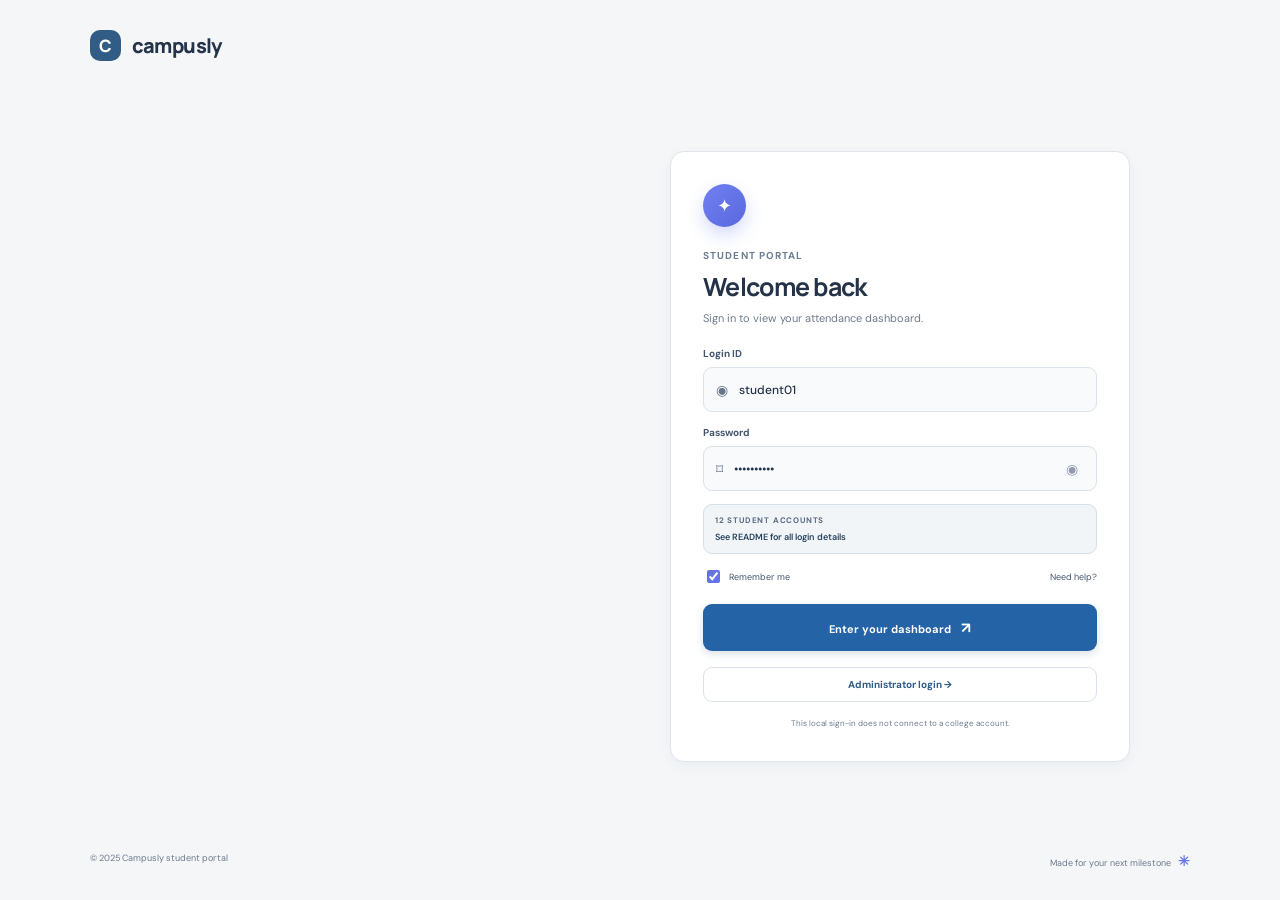
==== index.html @ 2aba9e91 "Initial Campusly attendance portal" ====
<!doctype html>
<html lang="en">
<head>
  <meta charset="utf-8">
  <meta name="viewport" content="width=device-width, initial-scale=1">
  <meta name="theme-color" content="#f5f7fb">
  <title>My Attendance | Campusly</title>
  <link rel="preconnect" href="https://fonts.googleapis.com">
  <link rel="preconnect" href="https://fonts.gstatic.com" crossorigin>
  <link href="https://fonts.googleapis.com/css2?family=DM+Sans:wght@400;500;600;700&family=Manrope:wght@500;600;700;800&display=swap" rel="stylesheet">
  <link rel="stylesheet" href="css/style.css">
  <link rel="stylesheet" href="css/theme.css">
  <script src="js/script.js" defer></script>
</head>
<body>
  <!-- Login screen shown until the student enters both required fields. -->
  <section class="login-screen" id="loginScreen" aria-label="Student login">
    <div class="login-brand"><span class="brand-mark">C</span> campusly</div>
    <div class="login-layout login-layout--form-only"><form class="login-card" id="loginForm"><div class="login-card-icon">✦</div><div class="eyebrow">STUDENT PORTAL</div><h2>Welcome back</h2><p class="login-subtitle">Sign in to view your attendance dashboard.</p><label for="loginRoll">Login ID</label><div class="input-wrap"><span>◉</span><input id="loginRoll" name="roll" value="student01" autocomplete="username" required></div><label for="loginPassword">Password</label><div class="input-wrap"><span>⌑</span><input id="loginPassword" name="password" type="password" value="Campus@101" autocomplete="current-password" required><button type="button" id="togglePassword" aria-label="Show password">◉</button></div><div class="credential-hint"><span>12 STUDENT ACCOUNTS</span><strong>See README for all login details</strong></div><div class="login-options"><label class="remember"><input type="checkbox" checked> Remember me</label><a href="mailto:registrar@example.edu">Need help?</a></div><button class="login-submit" id="loginSubmit" type="submit">Enter your dashboard <span>↗</span></button><div class="login-error" id="loginError" role="alert" hidden>Check your Login ID and password, then try again.</div><div class="login-error" id="dataLoadNotice" role="alert" hidden></div><a class="admin-entry" href="admin.html">Administrator login <span>→</span></a><small class="login-disclaimer">This local sign-in does not connect to a college account.</small></form>
    </div>
    <div class="login-bottom"><span>© 2025 Campusly student portal</span><span>Made for your next milestone <b>✳</b></span></div>
  </section>
  <div class="app-shell">
    <main class="main-content" id="overview">
      <!-- Main header and section navigation. -->
      <header class="topbar">
        <a class="brand" href="#overview" aria-label="Campusly home"><span class="brand-mark">C</span><span>campusly</span></a>
        <nav class="home-nav" aria-label="Home navigation"><a class="home-link active" href="#overview">Home</a><a class="home-link" href="subjects.html">Subjects</a><a class="home-link" href="history.html">History</a><a class="home-link" href="planner.html">Planner</a></nav>
        <div class="topbar-right"><span class="term-pill"><span class="live-dot"></span> Current semester</span><a class="avatar profile-link" href="profile.html" id="topAvatar" aria-label="Open student details" title="Student details">—</a><button class="logout-button" id="logoutButton">Log out</button></div>
      </header>

      <div class="page-wrap">
        <!-- Welcome message and export action. -->
        <section class="welcome-row">
          <div><div class="eyebrow" id="todayDate"></div><h1>Welcome, <span id="welcomeName">there</span> <span class="wave">✦</span></h1><p>Here’s how you’re showing up this semester.</p></div>
          <button class="button button-light" id="downloadButton"><span>↓</span> Download report</button>
        </section>

        <!-- Student identity and academic details. -->
        <section class="student-strip" aria-label="Student details">
          <div class="student-avatar" id="studentAvatar">—</div><div class="student-main"><strong id="studentFullName">Student name unavailable</strong><span id="studentCourse">Course details unavailable</span></div>
          <div class="student-detail"><span>ROLL NUMBER</span><strong id="rollNumber">Not available</strong></div><div class="student-detail"><span>YEAR & SEMESTER</span><strong id="yearSemester">Not available</strong></div><div class="student-detail"><span>DIVISION</span><strong id="division">—</strong></div>
          <span class="sample-badge">DEMO DATA</span>
        </section>

        <!-- Overall attendance percentage and class totals. -->
        <section class="section-heading"><div><div class="eyebrow">YOUR ATTENDANCE</div><h2>Semester at a glance</h2></div><span class="updated-label"><span class="live-dot"></span> Updated just now</span></section>
        <section class="overview-grid" aria-label="Attendance overview">
          <article class="attendance-card"><div class="card-topline"><span>Overall attendance</span><span class="circle-icon blue-icon">◉</span></div><div class="overall-number"><strong id="overallPercent">—</strong><span class="target-chip">Target 75%</span></div><div class="progress-track overall-track"><div class="progress-fill" id="overallProgress"></div><span class="target-marker" aria-hidden="true"></span></div><div class="progress-caption"><span id="overallStatus">Calculating…</span><span id="overallTargetText">75% target</span></div><div class="overall-foot"><span class="foot-icon">↗</span><span id="overallMessage">Your semester summary is ready.</span></div></article>
          <article class="metric-card"><div class="metric-icon mint-icon">▣</div><span class="metric-label">Classes conducted</span><strong class="metric-number" id="totalClasses">0</strong><span class="metric-sub">Across all subjects</span><div class="metric-decoration mint-decoration"></div></article>
          <article class="metric-card"><div class="metric-icon lavender-icon">✓</div><span class="metric-label">Classes attended</span><strong class="metric-number" id="attendedClasses">0</strong><span class="metric-sub">You showed up — nice work</span><div class="metric-decoration lavender-decoration"></div></article>
          <article class="metric-card"><div class="metric-icon peach-icon">↘</div><span class="metric-label">Classes missed</span><strong class="metric-number" id="missedClasses">0</strong><span class="metric-sub">Room to make it up</span><div class="metric-decoration peach-decoration"></div></article>
        </section>

        <!-- Subject cards are generated from the subject data in script.js. -->
        <section class="section-heading subjects-heading" id="subjects"><div><div class="eyebrow">SUBJECT BREAKDOWN</div><h2>Your subjects <span class="count-badge" id="subjectCount">0</span></h2></div><a class="text-link" href="#history">View attendance history <span>→</span></a></section>
        <section class="subject-grid" id="subjectGrid" aria-live="polite"></section>

        <!-- Filterable history and the attendance recovery calculator. -->
        <section class="lower-grid">
          <article class="panel history-panel" id="history">
            <div class="panel-heading"><div><div class="eyebrow">RECENT ACTIVITY</div><h2>Attendance history</h2></div><a class="text-link" href="#history" id="clearFilters">Reset <span>↻</span></a></div>
            <div class="filter-row"><label class="select-wrap"><span class="sr-only">Filter by subject</span><select id="subjectFilter"><option value="all">All subjects</option></select><span>⌄</span></label><label class="select-wrap"><span class="sr-only">Filter by attendance status</span><select id="statusFilter"><option value="all">All statuses</option><option value="present">Present</option><option value="absent">Absent</option></select><span>⌄</span></label><span class="record-count" id="recordCount"></span></div>
            <div class="history-table-wrap"><table class="history-table"><thead><tr><th>DATE</th><th>SUBJECT</th><th>STATUS</th></tr></thead><tbody id="historyBody"></tbody></table><div class="empty-state" id="emptyHistory" hidden>No attendance records match these filters.</div></div>
            <div class="table-footer"><span id="historySummary"></span><button class="button button-quiet" id="showMoreButton">Show more <span>⌄</span></button></div>
          </article>

          <article class="panel planner-panel" id="calculator">
            <div class="planner-title"><span class="planner-icon">✳</span><div><div class="eyebrow">PLAN YOUR COMEBACK</div><h2>Attendance planner</h2></div></div>
            <p class="planner-description">See how many classes you need to attend in a row to reach your target.</p>
            <label class="field-label" for="calculatorSubject">Choose a subject</label><div class="select-wrap planner-select"><select id="calculatorSubject"><option value="overall">Overall attendance</option></select><span>⌄</span></div>
            <div class="planner-result" id="plannerResult" aria-live="polite"><div class="result-number" id="requiredClasses">—</div><div><strong id="resultTitle">Choose a subject</strong><p id="resultDescription">Your plan will appear here.</p></div></div>
            <div class="target-note"><span>◎</span><span>Minimum attendance target: <strong>75%</strong></span></div>
            <div class="planner-footnote">Assumes every upcoming class is attended. Check your college policy for subject-specific rules.</div>
          </article>
        </section>
        <footer class="page-footer"><span>Campusly student portal</span><span>Need to correct a record? <a href="mailto:attendance@example.edu">Contact your department</a></span></footer>
      </div>
    </main>
  </div>
</body>
</html>
---- css/style.css ----
/* Campusly attendance dashboard — responsive, framework-free styles. */
:root {
  --ink:#20283a;
  --muted:#858da0;
  --line:#edf0f5;
  --canvas:#f7f8fc;
  --white:#fff;
  --blue:#5568e9;
  --green:#239a74;
  --orange:#d68a2c;
  --red:#d85c61;
  --shadow:0 7px 24px rgba(38,51,87,.045)
}
* {
  box-sizing:border-box
}
html {
  scroll-behavior:smooth;
  scroll-padding-top:88px
}
body {
  margin:0;
  background:var(--canvas);
  color:var(--ink);
  font-family:'DM Sans',sans-serif;
  font-size:14px;
  -webkit-font-smoothing:antialiased
}
button,a,select {
  font:inherit
}
a {
  color:inherit;
  text-decoration:none
}
.app-shell {
  min-height:100vh
}
.sidebar {
  width:245px;
  background:#fff;
  border-right:1px solid var(--line);
  position:fixed;
  inset:0 auto 0 0;
  display:flex;
  flex-direction:column;
  padding:27px 17px 17px;
  z-index:20
}
.brand {
  display:flex;
  align-items:center;
  gap:10px;
  padding:0 12px;
  color:#253148;
  font:800 20px Manrope,sans-serif;
  letter-spacing:-.7px
}
.brand-mark {
  height:31px;
  width:31px;
  border-radius:10px;
  background:#596bed;
  color:#fff;
  display:grid;
  place-items:center;
  font:800 17px Manrope,sans-serif;
  box-shadow:0 5px 12px #596bed40
}
.sidebar-label,.eyebrow {
  font-size:10px;
  font-weight:700;
  letter-spacing:1.1px;
  color:#a0a7b7
}
.sidebar-label {
  margin:47px 12px 14px
}
.side-nav {
  display:grid;
  gap:5px
}
.nav-link {
  height:43px;
  display:flex;
  align-items:center;
  gap:12px;
  padding:0 13px;
  color:#81899a;
  border-radius:9px;
  font-weight:500;
  transition:.18s
}
.nav-link:hover {
  background:#f7f8fc;
  color:#394561
}
.nav-link.active {
  color:#5063df;
  background:#eef0ff;
  font-weight:700
}
.nav-icon {
  font-size:19px;
  width:19px;
  text-align:center
}
.sidebar-bottom {
  margin-top:auto
}
.help-card {
  padding:16px 14px 15px;
  border-radius:12px;
  background:#f6f7ff;
  border:1px solid #edf0ff
}
.help-icon {
  height:25px;
  width:25px;
  background:#e8ebff;
  color:#6776e7;
  display:grid;
  place-items:center;
  border-radius:8px;
  margin-bottom:11px
}
.help-card strong {
  font-size:12px
}
.help-card p {
  font-size:11px;
  color:#8991a3;
  line-height:1.55;
  margin:6px 0 11px
}
.help-card a {
  font-size:11px;
  font-weight:700;
  color:#586ae0
}
.help-card a span {
  font-size:15px;
  margin-left:3px
}
.sample-note {
  display:flex;
  align-items:center;
  gap:7px;
  color:#9ba2b1;
  font-size:10px;
  margin:19px 4px
}
.sample-dot,.live-dot {
  display:inline-block;
  height:6px;
  width:6px;
  border-radius:50%;
  background:#49bc8c
}
.sidebar-profile {
  padding:13px 2px 0;
  border-top:1px solid var(--line);
  display:flex;
  align-items:center;
  gap:10px
}
.sidebar-profile strong {
  display:block;
  font-size:11px
}
.sidebar-profile span {
  display:block;
  color:#9da4b1;
  font-size:10px;
  margin-top:3px
}
.avatar {
  height:34px;
  width:34px;
  border-radius:50%;
  display:grid;
  place-items:center;
  background:#e8e9ff;
  color:#5a67ca;
  font-weight:700;
  font-size:11px
}
.small-avatar {
  height:29px;
  width:29px
}
.sidebar-profile .profile-more {
  margin-left:auto;
  font-size:18px;
  margin-top:0;
  color:#8790a1
}
.main-content {
  margin-left:245px;
  min-height:100vh
}
.topbar {
  height:70px;
  border-bottom:1px solid var(--line);
  background:rgba(255,255,255,.92);
  display:flex;
  align-items:center;
  justify-content:space-between;
  padding:0 44px;
  position:sticky;
  top:0;
  z-index:10;
  backdrop-filter:blur(10px)
}
.breadcrumb {
  color:#9da3b1;
  font-size:12px
}
.breadcrumb span {
  margin:0 8px;
  color:#c2c6cf
}
.breadcrumb strong {
  color:#454e62;
  font-weight:600
}
.topbar-right {
  display:flex;
  align-items:center;
  gap:18px
}
.term-pill {
  font-size:11px;
  color:#697286;
  border:1px solid #e9ecf3;
  border-radius:7px;
  padding:8px 11px
}
.term-pill .live-dot {
  height:6px;
  width:6px;
  margin:0 6px 0 0
}
.menu-toggle {
  display:none
}
.page-wrap {
  max-width:1380px;
  margin:0 auto;
  padding:34px 44px 22px
}
.welcome-row {
  display:flex;
  justify-content:space-between;
  align-items:center;
  margin-bottom:24px
}
.welcome-row .eyebrow {
  margin-bottom:8px
}
.welcome-row h1 {
  font:700 25px Manrope,sans-serif;
  letter-spacing:-.8px;
  margin:0
}
.welcome-row p {
  color:#9098a8;
  font-size:12px;
  margin:6px 0 0
}
.wave {
  font-size:19px;
  color:#ecb153
}
.button {
  border-radius:8px;
  padding:9px 13px;
  border:1px solid #e8ebf2;
  background:#fff;
  color:#4b556a;
  font-size:11px;
  font-weight:600;
  cursor:pointer;
  box-shadow:0 2px 5px #27304d08;
  transition:.18s
}
.button:hover {
  transform:translateY(-1px);
  box-shadow:0 5px 13px #27304d10
}
.button-light span {
  font-size:15px;
  color:#737ff0;
  margin-right:5px
}
.student-strip {
  min-height:81px;
  padding:14px 18px;
  background:#fff;
  border:1px solid #f0f1f6;
  border-radius:11px;
  box-shadow:var(--shadow);
  display:flex;
  align-items:center;
  gap:14px
}
.student-avatar {
  width:43px;
  height:43px;
  border-radius:12px;
  display:grid;
  place-items:center;
  background:#f0efff;
  color:#666bd0;
  font:700 13px Manrope,sans-serif
}
.student-main {
  min-width:190px
}
.student-main strong {
  display:block;
  font-size:13px
}
.student-main span {
  font-size:10px;
  color:#969eae;
  display:block;
  margin-top:4px
}
.student-detail {
  border-left:1px solid var(--line);
  padding-left:20px;
  min-width:132px
}
.student-detail span {
  display:block;
  font-size:9px;
  letter-spacing:.65px;
  color:#a0a6b4;
  margin-bottom:6px
}
.student-detail strong {
  font-size:11px;
  font-weight:600;
  color:#4a5367
}
.sample-badge {
  margin-left:auto;
  border-radius:5px;
  background:#f6f7fa;
  padding:6px 8px;
  color:#9299a9;
  font-size:8px;
  font-weight:700;
  letter-spacing:.7px
}
.section-heading {
  display:flex;
  align-items:end;
  justify-content:space-between;
  margin:32px 0 14px
}
.section-heading h2,.panel h2 {
  font:700 16px Manrope,sans-serif;
  letter-spacing:-.35px;
  margin:5px 0 0
}
.updated-label {
  font-size:10px;
  color:#9ca3b1
}
.updated-label .live-dot {
  margin-right:5px
}
.overview-grid {
  display:grid;
  grid-template-columns:1.55fr repeat(3,1fr);
  gap:13px
}
.attendance-card,.metric-card,.subject-card,.panel {
  border:1px solid #eff1f6;
  border-radius:11px;
  background:#fff;
  box-shadow:var(--shadow)
}
.attendance-card {
  padding:17px 19px;
  min-height:164px
}
.card-topline {
  display:flex;
  justify-content:space-between;
  align-items:center;
  color:#737c90;
  font-size:11px
}
.circle-icon {
  display:grid;
  place-items:center;
  width:26px;
  height:26px;
  border-radius:8px;
  font-size:13px
}
.blue-icon {
  background:#eff0ff;
  color:#6272e6
}
.overall-number {
  display:flex;
  align-items:center;
  gap:10px;
  margin:9px 0 12px
}
.overall-number strong {
  font:800 31px Manrope,sans-serif;
  letter-spacing:-1.5px
}
.target-chip {
  font-size:9px;
  color:#7f88a0;
  background:#f4f5f9;
  border-radius:5px;
  padding:5px 7px
}
.progress-track {
  height:6px;
  border-radius:9px;
  background:#eef0f5;
  position:relative;
  overflow:visible
}
.progress-fill {
  height:100%;
  width:0;
  border-radius:inherit;
  background:var(--green);
  transition:width .45s ease
}
.overall-track .progress-fill {
  background:#6072e9
}
.target-marker {
  position:absolute;
  left:75%;
  top:-3px;
  height:12px;
  width:2px;
  background:#fff;
  box-shadow:0 0 0 1px #bec4d2;
  border-radius:2px
}
.progress-caption {
  display:flex;
  justify-content:space-between;
  margin-top:8px;
  font-size:9px;
  color:#8c94a5
}
.overall-foot {
  border-top:1px solid #f0f1f5;
  margin-top:13px;
  padding-top:10px;
  display:flex;
  gap:7px;
  align-items:center;
  color:#8f97a7;
  font-size:9px
}
.foot-icon {
  color:#4caf88
}
.metric-card {
  padding:16px 17px;
  min-height:164px;
  position:relative;
  overflow:hidden
}
.metric-icon {
  height:27px;
  width:27px;
  border-radius:8px;
  display:grid;
  place-items:center;
  font-size:13px;
  margin-bottom:13px
}
.mint-icon {
  color:#299c7b;
  background:#e9f8f2
}
.lavender-icon {
  color:#7270d7;
  background:#f0efff
}
.peach-icon {
  color:#d58b48;
  background:#fff2e9
}
.metric-label {
  display:block;
  color:#838b9d;
  font-size:10px;
  position:relative;
  z-index:1
}
.metric-number {
  display:block;
  font:700 23px Manrope,sans-serif;
  margin:4px 0 2px;
  position:relative;
  z-index:1
}
.metric-sub {
  font-size:9px;
  color:#a1a7b4;
  position:relative;
  z-index:1
}
.metric-decoration {
  position:absolute;
  width:70px;
  height:70px;
  right:-18px;
  bottom:-27px;
  border-radius:50%;
  opacity:.4
}
.mint-decoration {
  background:#dff5ec
}
.lavender-decoration {
  background:#e8e6fb
}
.peach-decoration {
  background:#ffeadb
}
.subjects-heading {
  margin-top:31px
}
.subjects-heading h2 {
  margin-top:5px
}
.count-badge {
  font:600 9px 'DM Sans';
  color:#7e88a0;
  background:#eff1f6;
  padding:3px 6px;
  border-radius:5px;
  vertical-align:2px;
  margin-left:3px
}
.text-link {
  color:#6774db;
  font-size:10px;
  font-weight:600
}
.text-link span {
  font-size:14px;
  margin-left:3px
}
.subject-grid {
  display:grid;
  grid-template-columns:repeat(3,1fr);
  gap:12px
}
.subject-card {
  padding:15px 16px 13px;
  min-width:0
}
.subject-top {
  display:flex;
  justify-content:space-between;
  gap:10px;
  align-items:start
}
.subject-name {
  font-size:12px;
  font-weight:700;
  line-height:1.45
}
.subject-code {
  font-size:9px;
  color:#9ca3b2;
  margin-top:3px
}
.status-pill {
  white-space:nowrap;
  border-radius:5px;
  padding:5px 7px;
  font-size:8px;
  font-weight:700
}
.status-pill.safe {
  color:#249572;
  background:#eaf8f2
}
.status-pill.warning {
  color:#c78832;
  background:#fff5e9
}
.status-pill.low {
  color:#d45c63;
  background:#fff0f0
}
.subject-percentage-row {
  display:flex;
  align-items:baseline;
  gap:5px;
  margin:12px 0 8px
}
.subject-percentage {
  font:700 22px Manrope,sans-serif;
  letter-spacing:-.6px
}
.subject-percentage-label {
  font-size:9px;
  color:#9ba2b1
}
.subject-card .progress-track {
  height:5px
}
.subject-stats {
  display:flex;
  justify-content:space-between;
  margin-top:10px;
  font-size:9px;
  color:#8d95a5
}
.subject-stats strong {
  color:#606a7f;
  font-weight:600
}
.subject-alert {
  color:#d45c63;
  font-size:9px;
  line-height:1.45;
  margin-top:9px;
  padding-top:8px;
  border-top:1px solid #f4eeee
}
.lower-grid {
  display:grid;
  grid-template-columns:1.4fr 1fr;
  gap:14px;
  margin-top:29px;
  align-items:stretch
}
.panel {
  padding:18px 18px 12px
}
.panel-heading {
  display:flex;
  justify-content:space-between;
  align-items:center
}
.panel-heading h2 {
  font-size:15px
}
.filter-row {
  display:flex;
  align-items:center;
  gap:8px;
  margin:16px 0 9px
}
.select-wrap {
  position:relative;
  display:inline-flex;
  align-items:center
}
.select-wrap select {
  appearance:none;
  border:1px solid #eaedf3;
  background:#fff;
  border-radius:7px;
  padding:8px 28px 8px 10px;
  color:#697286;
  font-size:10px;
  min-width:118px;
  cursor:pointer;
  outline:none
}
.select-wrap select:focus {
  border-color:#8591ea;
  box-shadow:0 0 0 3px #8591ea20
}
.select-wrap>span:not(.sr-only) {
  position:absolute;
  right:10px;
  pointer-events:none;
  color:#8991a1;
  font-size:13px
}
.record-count {
  margin-left:auto;
  font-size:9px;
  color:#a1a7b4
}
.history-table {
  width:100%;
  border-collapse:collapse;
  text-align:left
}
.history-table th {
  font-size:8px;
  letter-spacing:.65px;
  color:#a4aab7;
  font-weight:700;
  padding:10px 7px;
  border-bottom:1px solid #eff1f5
}
.history-table td {
  padding:11px 7px;
  border-bottom:1px solid #f2f3f7;
  font-size:10px;
  color:#667085
}
.history-table td:first-child {
  color:#848c9c;
  white-space:nowrap
}
.history-table td:nth-child(2) {
  font-weight:600;
  color:#454e62
}
.history-table tbody tr:last-child td {
  border-bottom:0
}
.history-status {
  display:inline-flex;
  align-items:center;
  gap:5px;
  border-radius:5px;
  padding:5px 7px;
  font-size:9px;
  font-weight:600
}
.history-status.present {
  color:#218b6b;
  background:#ebf8f2
}
.history-status.absent {
  color:#cf5e65;
  background:#fff0f0
}
.status-dot {
  height:5px;
  width:5px;
  border-radius:50%;
  background:currentColor
}
.history-table-wrap {
  min-height:193px
}
.empty-state {
  text-align:center;
  color:#9ca3b1;
  padding:55px 10px;
  font-size:11px
}
.table-footer {
  border-top:1px solid #eff1f5;
  padding-top:10px;
  display:flex;
  align-items:center;
  justify-content:space-between;
  color:#a0a6b3;
  font-size:9px
}
.button-quiet {
  padding:6px 9px;
  box-shadow:none;
  font-size:9px
}
.button-quiet span {
  color:#7c86a0;
  margin-left:4px
}
.planner-panel {
  padding:19px 19px 14px;
  display:flex;
  flex-direction:column
}
.planner-title {
  display:flex;
  align-items:center;
  gap:11px
}
.planner-icon {
  height:33px;
  width:33px;
  background:#eff0ff;
  border-radius:10px;
  display:grid;
  place-items:center;
  color:#6775e3;
  font-size:16px
}
.planner-title h2 {
  margin-top:4px
}
.planner-description {
  font-size:10px;
  line-height:1.55;
  color:#929aab;
  margin:13px 0 14px;
  max-width:330px
}
.field-label {
  font-size:9px;
  font-weight:600;
  color:#7a8396;
  margin-bottom:6px
}
.planner-select {
  width:100%
}
.planner-select select {
  width:100%;
  font-size:10px;
  padding:10px 30px 10px 11px
}
.planner-result {
  margin-top:14px;
  background:#f7f8ff;
  border:1px solid #eeefff;
  border-radius:9px;
  padding:12px;
  display:flex;
  align-items:center;
  gap:12px
}
.result-number {
  height:42px;
  min-width:48px;
  padding:0 7px;
  display:grid;
  place-items:center;
  border-radius:9px;
  background:#fff;
  color:#586be0;
  font:800 21px Manrope,sans-serif;
  box-shadow:0 3px 9px #5265d814
}
.planner-result.success .result-number {
  color:#219573
}
.planner-result.empty .result-number {
  font-size:18px
}
.planner-result strong {
  font-size:10px
}
.planner-result p {
  margin:3px 0 0;
  color:#939bac;
  font-size:9px;
  line-height:1.45
}
.target-note {
  display:flex;
  align-items:center;
  gap:7px;
  margin-top:13px;
  font-size:9px;
  color:#858da0
}
.target-note>span:first-child {
  font-size:15px;
  color:#6977e5
}
.target-note strong {
  color:#555f75
}
.planner-footnote {
  border-top:1px solid #f0f1f5;
  padding-top:10px;
  margin-top:auto;
  color:#a1a7b3;
  font-size:8px;
  line-height:1.5
}
.page-footer {
  display:flex;
  justify-content:space-between;
  gap:14px;
  color:#a0a6b3;
  font-size:9px;
  margin-top:24px;
  padding:0 2px
}
.page-footer a {
  color:#6876dc;
  font-weight:600
}
.footer-dot {
  padding:0 4px;
  color:#c4c8d1
}
.sr-only {
  position:absolute;
  width:1px;
  height:1px;
  padding:0;
  margin:-1px;
  overflow:hidden;
  clip:rect(0,0,0,0);
  white-space:nowrap;
  border:0
}
/* Wide desktop layouts */
@media(min-width:1500px) {
  .page-wrap {
    padding-top:42px
  }
  .overview-grid {
    gap:16px
  }
  .subject-grid {
    gap:15px
  }
  .lower-grid {
    margin-top:34px
  }
}
/* Tablet and compact desktop layouts */
@media(max-width:1120px) {
  .sidebar {
    width:218px
  }
  .main-content {
    margin-left:218px
  }
  .topbar {
    padding:0 30px
  }
  .page-wrap {
    padding:29px 30px 20px
  }
  .student-detail {
    min-width:115px;
    padding-left:14px
  }
  .student-main {
    min-width:155px
  }
  .overview-grid {
    grid-template-columns:1.4fr repeat(3,1fr)
  }
  .attendance-card,.metric-card {
    min-height:157px
  }
  .subject-grid {
    grid-template-columns:repeat(2,1fr)
  }
}
/* Mobile navigation and stacked content */
@media(max-width:800px) {
  .sidebar {
    transform:translateX(-100%);
    transition:transform .24s ease;
    box-shadow:12px 0 30px #24304c12
  }
  .sidebar.open {
    transform:translateX(0)
  }
  .main-content {
    margin-left:0
  }
  .topbar {
    height:62px;
    padding:0 22px
  }
  .menu-toggle {
    display:block;
    border:0;
    background:transparent;
    color:#657089;
    font-size:18px;
    padding:5px 9px;
    margin-left:-8px;
    cursor:pointer
  }
  .breadcrumb {
    margin-right:auto;
    margin-left:10px
  }
  .topbar-right {
    gap:12px
  }
  .term-pill {
    font-size:10px;
    padding:7px 8px
  }
  .page-wrap {
    padding:25px 22px 18px
  }
  .lower-grid {
    grid-template-columns:1fr
  }
  .planner-panel {
    min-height:300px
  }
  .student-strip {
    flex-wrap:wrap;
    gap:12px
  }
  .student-main {
    min-width:180px;
    flex:1
  }
  .student-detail {
    min-width:120px
  }
  .sample-badge {
    margin-left:0
  }
}
@media(max-width:560px) {
  .topbar {
    padding:0 15px
  }
  .term-pill {
    max-width:135px;
    overflow:hidden;
    text-overflow:ellipsis;
    white-space:nowrap
  }
  .topbar-right {
    gap:7px
  }
  .topbar-right .avatar {
    height:30px;
    width:30px
  }
  .page-wrap {
    padding:22px 15px 17px
  }
  .welcome-row {
    align-items:flex-start;
    gap:12px
  }
  .welcome-row h1 {
    font-size:21px
  }
  .welcome-row p {
    font-size:11px
  }
  .welcome-row .button {
    padding:8px;
    font-size:0;
    white-space:nowrap
  }
  .welcome-row .button span {
    font-size:15px
  }
  .student-strip {
    padding:13px;
    gap:10px
  }
  .student-avatar {
    width:38px;
    height:38px
  }
  .student-main {
    min-width:calc(100% - 52px)
  }
  .student-detail {
    min-width:calc(50% - 8px);
    border-left:0;
    border-top:1px solid var(--line);
    padding:10px 0 0
  }
  .student-detail:nth-of-type(4) {
    padding-left:10px;
    border-left:1px solid var(--line)
  }
  .sample-badge {
    margin-top:3px
  }
  .section-heading {
    margin-top:27px
  }
  .updated-label {
    font-size:9px
  }
  .overview-grid {
    grid-template-columns:repeat(2,1fr);
    gap:9px
  }
  .attendance-card {
    grid-column:1/-1
  }
  .attendance-card,.metric-card {
    min-height:145px
  }
  .metric-card {
    padding:13px
  }
  .subject-grid {
    grid-template-columns:1fr;
    gap:9px
  }
  .subjects-heading {
    align-items:flex-end
  }
  .text-link {
    font-size:9px
  }
  .lower-grid {
    margin-top:25px;
    gap:11px
  }
  .panel {
    padding:15px 12px 11px
  }
  .panel h2 {
    font-size:14px
  }
  .filter-row {
    gap:6px
  }
  .select-wrap select {
    min-width:0;
    max-width:145px;
    font-size:9px;
    padding-left:8px;
    padding-right:23px
  }
  .record-count {
    font-size:8px
  }
  .history-table th {
    font-size:7px
  }
  .history-table td {
    font-size:9px;
    padding:10px 4px
  }
  .history-status {
    font-size:8px;
    padding:4px 5px
  }
  .page-footer {
    flex-direction:column;
    line-height:1.5;
    margin-top:18px
  }
  .planner-panel {
    padding:15px
  }
  .breadcrumb {
    font-size:10px
  }
}
/* Respect the visitor's reduced-motion preference. */
@media(prefers-reduced-motion:reduce) {
  *,*::before,*::after {
    scroll-behavior:auto!important;
    transition:none!important
  }
}
/* Login screen, circular accents, and animated interactions */
.app-shell {
  display:none
}
.login-screen {
  min-height:100vh;
  position:relative;
  overflow:hidden;
  background:radial-gradient(ellipse at 12% 90%,#dff7f1 0,transparent 27%),radial-gradient(ellipse at 82% 14%,#e6eaff 0,transparent 32%),#f8f9ff;
  padding:30px clamp(22px,7vw,110px);
  display:flex;
  flex-direction:column;
  justify-content:space-between
}
.login-brand {
  display:flex;
  align-items:center;
  gap:11px;
  font:800 20px Manrope,sans-serif;
  letter-spacing:-.6px;
  z-index:1
}
.login-layout {
  width:min(980px,100%);
  margin:auto;
  display:grid;
  grid-template-columns:1.1fr .9fr;
  align-items:center;
  gap:clamp(40px,9vw,120px);
  position:relative;
  z-index:1;
  padding:42px 0
}
.login-card {
  background:#fff;
  border:1px solid #edf0f8;
  border-radius:22px;
  padding:32px;
  box-shadow:0 22px 60px #364a8220;
  animation:card-in .7s cubic-bezier(.2,.8,.2,1) both;
  position:relative
}
.login-card:before {
  content:"";
  position:absolute;
  inset:8px -8px -8px 8px;
  border:1px solid #e9ecfa;
  border-radius:22px;
  z-index:-1
}
.login-card-icon {
  width:43px;
  height:43px;
  border-radius:50%;
  display:grid;
  place-items:center;
  color:#fff;
  background:linear-gradient(135deg,#7180f3,#5968dc);
  box-shadow:0 8px 17px #6677e744;
  font-size:18px;
  margin-bottom:22px
}
.login-card h2 {
  font:700 25px Manrope,sans-serif;
  letter-spacing:-.7px;
  margin:7px 0
}
.login-subtitle {
  font-size:11px;
  color:#969eb0;
  margin:0 0 22px
}
.login-card>label {
  display:block;
  font-size:10px;
  font-weight:700;
  color:#657087;
  margin:14px 0 7px
}
.input-wrap {
  height:45px;
  border:1px solid #e9ecf2;
  border-radius:9px;
  display:flex;
  align-items:center;
  gap:9px;
  padding:0 12px;
  color:#939bb0;
  transition:.2s
}
.input-wrap:focus-within {
  border-color:#7986eb;
  box-shadow:0 0 0 4px #7784ed18
}
.input-wrap input {
  border:0;
  outline:0;
  background:transparent;
  color:#3c465d;
  font:500 12px 'DM Sans';
  width:100%;
  height:100%
}
.input-wrap button {
  border:0;
  background:transparent;
  color:#929ab0;
  cursor:pointer
}
.login-options {
  display:flex;
  justify-content:space-between;
  align-items:center;
  color:#758099;
  font-size:9px;
  margin:13px 0 18px
}
.remember {
  display:flex;
  align-items:center;
  gap:6px
}
.remember input {
  accent-color:#6474e8
}
.login-options>span {
  color:#7582e0
}
.credential-hint {
  display:grid;
  grid-template-columns:1fr 1fr;
  gap:6px 10px;
  margin-top:13px;
  padding:10px 11px;
  border:1px solid #eef0fa;
  border-radius:9px;
  background:#f8f9ff
}
.credential-hint span {
  grid-column:1/-1;
  color:#929bb0;
  font-size:8px;
  font-weight:700;
  letter-spacing:.8px
}
.credential-hint strong {
  color:#586681;
  font-size:9px;
  font-weight:600
}
.login-submit {
  height:47px;
  width:100%;
  border:0;
  border-radius:9px;
  background:linear-gradient(100deg,#6677ed,#5868df);
  color:#fff;
  font-size:11px;
  font-weight:700;
  cursor:pointer;
  box-shadow:0 8px 18px #586be642;
  transition:transform .2s,box-shadow .2s;
  position:relative;
  overflow:hidden
}
.login-submit span {
  margin-left:7px;
  font-size:15px
}
.login-submit:hover {
  transform:translateY(-2px);
  box-shadow:0 12px 22px #586be654
}
.login-submit:active {
  transform:scale(.98)
}
.login-submit:disabled {
  cursor:not-allowed;
  opacity:.55;
  transform:none
}
.login-submit:before {
  content:"";
  position:absolute;
  width:30px;
  height:150%;
  top:-20%;
  left:-35%;
  transform:rotate(20deg);
  background:#ffffff40;
  transition:left .5s
}
.login-submit:hover:before {
  left:120%
}
.login-demo {
  display:flex;
  justify-content:space-between;
  align-items:center;
  margin-top:16px;
  padding:10px 11px;
  border-radius:8px;
  background:#f7f8fc
}
.login-demo span {
  font-size:8px;
  letter-spacing:.7px;
  color:#a1a8b6;
  font-weight:700
}
.login-demo strong {
  font-size:10px;
  color:#69738d
}
.login-demo b {
  color:#bdc2cf;
  padding:0 4px
}
.login-disclaimer {
  display:block;
  color:#a3aaba;
  font-size:8px;
  line-height:1.5;
  text-align:center;
  margin-top:15px
}
.login-error {
  color:#c7515c;
  font-size:10px;
  padding-top:10px
}
.login-bottom {
  display:flex;
  justify-content:space-between;
  color:#9ba3b3;
  font-size:9px;
  position:relative;
  z-index:1
}
.login-bottom b {
  color:#6878e7;
  font-size:14px;
  margin-left:5px
}
.authenticated .login-screen {
  display:none
}
.authenticated .app-shell {
  display:block
}
.brand {
  padding:0;
  font-size:18px
}
.topbar {
  padding:0 clamp(20px,4vw,56px);
  gap:30px
}
.home-nav {
  display:flex;
  align-items:center;
  gap:5px;
  margin-right:auto
}
.home-link {
  padding:10px 13px;
  border-radius:24px;
  color:#8b93a4;
  font-size:11px;
  font-weight:600;
  transition:color .2s,background .2s,transform .2s
}
.home-link:hover {
  color:#5365df;
  background:#f0f2ff;
  transform:translateY(-1px)
}
.home-link.active {
  background:#eff0ff;
  color:#5769df
}
.logout-button {
  border:1px solid #e7eaf1;
  background:white;
  border-radius:20px;
  padding:8px 13px;
  color:#69748a;
  font-size:10px;
  font-weight:700;
  cursor:pointer;
  transition:.2s
}
.logout-button:hover {
  border-color:#f1c8ca;
  color:#c95e64;
  background:#fff6f6;
  transform:scale(1.04)
}
.main-content {
  margin-left:0
}
.topbar {
  height:74px
}
.page-wrap {
  max-width:1440px;
  padding-top:36px
}
.metric-icon,.circle-icon,.planner-icon {
  border-radius:50%;
  width:32px;
  height:32px
}
.metric-decoration {
  width:92px;
  height:92px;
  right:-19px;
  bottom:-37px
}
.attendance-card,.metric-card,.subject-card,.panel {
  border-radius:15px
}
.attendance-card:hover,.metric-card:hover,.subject-card:hover {
  transform:translateY(-3px);
  box-shadow:0 13px 30px #26335712
}
.attendance-card,.metric-card,.subject-card {
  transition:transform .25s,box-shadow .25s
}
.button,.button-quiet {
  border-radius:24px;
  transition:transform .2s,box-shadow .2s,background .2s
}
.button:active,.home-link:active {
  transform:scale(.96)
}
.student-avatar {
  border-radius:50%
}
.avatar {
  box-shadow:0 0 0 3px #f5f6ff
}
.page-footer {
  padding-bottom:15px
}
@keyframes card-in {
  from {
    opacity:0;
    transform:translateY(18px) scale(.985)
  }
  to {
    opacity:1;
    transform:translateY(0) scale(1)
  }
}
/* Responsive layout for the login-first navigation */
@media(max-width:800px) {
  .sidebar {
    display:none
  }
  .main-content {
    margin-left:0
  }
  .topbar {
    padding:0 20px;
    gap:14px
  }
  .home-nav {
    gap:0
  }
  .home-link {
    padding:9px 10px;
    font-size:10px
  }
  .topbar-right {
    gap:10px
  }
  .login-layout {
    gap:36px
  }
}
@media(max-width:600px) {
  .login-screen {
    padding:22px 18px
  }
  .login-layout {
    grid-template-columns:1fr;
    gap:25px;
    padding:24px 0
  }
  .login-card {
    padding:23px 21px
  }
  .login-bottom {
    font-size:8px
  }
  .topbar {
    height:auto;
    min-height:66px;
    padding:10px 14px;
    flex-wrap:wrap;
    gap:5px
  }
  .topbar .brand {
    font-size:16px
  }
  .topbar .brand-mark {
    width:28px;
    height:28px
  }
  .home-nav {
    order:3;
    width:100%;
    justify-content:space-around;
    margin:2px 0 0
  }
  .home-link {
    padding:7px 10px;
    font-size:9px
  }
  .topbar-right {
    margin-left:auto;
    gap:7px
  }
  .term-pill {
    display:none
  }
  .logout-button {
    font-size:9px;
    padding:7px 10px
  }
  .page-wrap {
    padding-top:20px
  }
  .welcome-row h1 {
    font-size:20px
  }
}
/* Reduce animation when requested by the operating system. */
@media(prefers-reduced-motion:reduce) {
  .login-card {
    animation:none!important
  }
  .attendance-card:hover,.metric-card:hover,.subject-card:hover {
    transform:none
  }
}

/* Keep the login card in its original right-hand position after removing the promo block. */
.login-layout--form-only .login-card {
  grid-column: 2;
}

@media (max-width: 600px) {
  .login-layout--form-only {
    grid-template-columns: 1fr;
  }

  .login-layout--form-only .login-card {
    grid-column: 1;
  }
}
@media (min-width: 601px) {
  .login-layout--form-only {
    grid-template-columns: minmax(0, 1fr) minmax(420px, 460px);
  }
}

/* Keep the login screen within the visible viewport without page scrolling. */
.login-screen {
  height: 100vh;
  height: 100svh;
  min-height: 0;
  box-sizing: border-box;
}

@media (max-height: 760px) {
  .login-screen {
    padding-top: 14px;
    padding-bottom: 14px;
  }

  .login-layout--form-only {
    padding-top: 8px;
    padding-bottom: 8px;
  }

  .login-layout--form-only .login-card {
    padding: 22px 28px;
  }

  .login-layout--form-only .login-card-icon {
    width: 38px;
    height: 38px;
    margin-bottom: 12px;
  }

  .login-layout--form-only .login-subtitle {
    margin-bottom: 14px;
  }

  .login-layout--form-only .login-card > label {
    margin-top: 10px;
    margin-bottom: 5px;
  }

  .login-layout--form-only .input-wrap {
    height: 41px;
  }

  .login-layout--form-only .credential-hint {
    margin-top: 9px;
    padding: 8px 10px;
  }

  .login-layout--form-only .admin-entry {
    margin-top: 10px;
    padding: 8px 10px;
  }

  .login-layout--form-only .login-disclaimer {
    margin-top: 8px;
  }
}

@media (max-height: 600px) {
  .login-screen {
    padding-top: 8px;
    padding-bottom: 8px;
  }

  .login-layout--form-only {
    padding-top: 4px;
    padding-bottom: 4px;
  }

  .login-layout--form-only .login-card {
    padding: 16px 24px;
  }

  .login-layout--form-only .login-card-icon {
    display: none;
  }

  .login-layout--form-only .login-subtitle {
    margin-bottom: 9px;
  }

  .login-layout--form-only .login-card > label {
    margin-top: 7px;
  }

  .login-layout--form-only .login-bottom {
    display: none;
  }
}
---- css/theme.css ----
/* Aurora After Dark: shared midnight surfaces with violet and cyan accents. */
:root {
  color-scheme: dark;
  --ink: #edf1ff;
  --muted: #9aa6c4;
  --line: #26304b;
  --canvas: #080d1b;
  --white: #11182b;
  --blue: #9187ff;
  --green: #4bd4ac;
  --orange: #ffc16d;
  --red: #ff7b91;
  --shadow: 0 12px 32px rgba(0, 0, 0, .2);
}

body {
  background:
    radial-gradient(ellipse at 78% -5%, rgba(98, 82, 218, .13), transparent 34%),
    var(--canvas);
  color: var(--ink);
}

/* Login screen */
.login-screen {
  background:
    radial-gradient(ellipse at 10% 92%, rgba(28, 191, 190, .15), transparent 30%),
    radial-gradient(ellipse at 83% 8%, rgba(117, 91, 255, .2), transparent 34%),
    #080d1b;
}

.login-brand,
.login-card h2 {
  color: #f2f4ff;
}

.login-card {
  border-color: #27314e;
  background: rgba(17, 24, 43, .94);
}
.login-subtitle,
.login-disclaimer,
.login-bottom {
  color: #9aa6c4;
}
.login-card {
  box-shadow: 0 24px 70px rgba(0, 0, 0, .38), 0 0 35px rgba(111, 93, 255, .08);
}

.login-card::before {
  border-color: rgba(136, 126, 255, .28);
}

.login-card > label,
.login-options,
.remember {
  color: #c2cbe0;
}

.input-wrap,
.credential-hint {
  border-color: #2a3552;
  background: #0c1325;
  color: #a6b2d1;
}

.input-wrap input {
  color: #f1f4ff;
}

.input-wrap input::placeholder {
  color: #7582a2;
}

.credential-hint span {
  color: #8f9bbc;
}

.credential-hint strong {
  color: #d8def0;
}

.login-submit {
  background: linear-gradient(105deg, #7b70ff, #6259e8 55%, #438fe7);
  box-shadow: 0 8px 24px rgba(105, 93, 245, .34);
}

.login-submit:hover {
  box-shadow: 0 12px 30px rgba(105, 93, 245, .46);
}

.admin-entry {
  display: block;
  margin-top: 16px;
  padding: 10px 12px;
  border: 1px solid #2a3552;
  border-radius: 9px;
  color: #b9b0ff;
  font-size: 10px;
  font-weight: 700;
  text-align: center;
  transition: .2s ease;
}

.admin-entry:hover {
  border-color: #766be0;
  background: rgba(126, 111, 255, .12);
  transform: translateY(-1px);
}
/* Navigation and dashboard surfaces */
.topbar {
  border-color: #202a44;
  background: rgba(10, 15, 29, .9);
}

.brand {
  color: #edf1ff;
}

.brand-mark {
  background: linear-gradient(145deg, #8f7cff, #5b68e8);
  box-shadow: 0 5px 18px rgba(102, 99, 244, .42);
}

.breadcrumb,
.breadcrumb strong,
.home-link,
.term-pill,
.home-link:hover,
.home-link.active {
  color: #c4beff;
  background: rgba(126, 111, 255, .16);
}

.term-pill,
.logout-button,
.button {
  border-color: #2a3552;
  background: #11182b;
  color: #c0c9df;
}

.logout-button:hover {
  border-color: #665a9b;
  background: #211d39;
  color: #e0dcff;
}

.welcome-row h1,
.section-heading h2,
.panel h2,
.subject-name,
.student-main strong,
.student-detail strong,
.metric-number,
.planner-result strong {
  color: #edf1ff;
}

.welcome-row p,
.student-main span,
.metric-label,
.metric-sub,
.subject-code,
.subject-percentage-label,
.subject-stats,
.updated-label,
.progress-caption,
.overall-foot,
.planner-description,
.planner-footnote,
.target-note,
.page-footer,
.student-detail span,
.record-count {
  color: #98a4c2;
}

.attendance-card,
.metric-card,
.subject-card,
.panel,
.student-strip,
.detail-card,
.detail-hero {
  border-color: #222d48;
  background: linear-gradient(145deg, rgba(19, 27, 47, .98), rgba(14, 21, 38, .98));
  box-shadow: var(--shadow);
}

.attendance-card:hover,
.metric-card:hover,
.subject-card:hover {
  box-shadow: 0 18px 38px rgba(0, 0, 0, .3), 0 0 24px rgba(106, 96, 245, .08);
}

.student-avatar,
.avatar,
.circle-icon,
.planner-icon,
.metric-icon.mint-icon,
.metric-icon.lavender-icon,
.planner-icon,
.metric-icon.peach-icon,
.metric-decoration.mint-decoration {
  background: rgba(52, 197, 157, .14);
}

.metric-decoration.lavender-decoration {
  background: rgba(130, 112, 255, .16);
}

.metric-decoration.peach-decoration {
  background: rgba(255, 173, 88, .14);
}

.progress-track,
.detail-progress {
  background: #252e48;
}

.overall-track .progress-fill {
  background: linear-gradient(90deg, #7a70ff, #4cc7e8) !important;
}

.target-marker {
  background: #11182b;
  box-shadow: 0 0 0 1px #687494;
}

.target-chip,
.count-badge,
.sample-badge {
  background: #202943;
  color: #aeb9d4;
}

.status-pill.safe,
.history-status.present {
  color: #61dfb8;
  background: rgba(49, 192, 147, .14);
}

.status-pill.warning {
  color: #ffc16d;
  background: rgba(255, 176, 85, .14);
}

.status-pill.low,
.history-status.absent {
  color: #ff889d;
  background: rgba(255, 108, 139, .14);
}

.subject-alert {
  border-color: #3c2a41;
  color: #ff9bab;
}

.history-table th {
  color: #8996b5;
  border-color: #27314b;
}

.history-table td {
  color: #aeb9d0;
  border-color: #202a43;
}

.history-table td:nth-child(2),
.history-table td strong {
  color: #e2e7f5;
}

.select-wrap select {
  border-color: #303b5a;
  background: #0e1629;
  color: #d4dbec;
}

.select-wrap select:focus {
  border-color: #8d82ff;
  box-shadow: 0 0 0 3px rgba(141, 130, 255, .2);
}

.planner-result {
  border-color: #2c3159;
  background: linear-gradient(110deg, rgba(116, 98, 247, .14), rgba(59, 166, 205, .08));
}

.result-number {
  background: #171f36;
  color: #aaa1ff;
  box-shadow: 0 4px 14px rgba(0, 0, 0, .22);
}

.button:hover,
.button-quiet:hover {
  border-color: #7069c7;
  background: #1c2340;
  color: #eeeaff;
}

.text-link,
.page-action,
.live-dot {
  background: #51ddb2;
  box-shadow: 0 0 10px rgba(81, 221, 178, .55);
}

/* Profile page and shared footer */
.detail-page {
  background:
    radial-gradient(ellipse at 100% 0, rgba(115, 92, 241, .16), transparent 32%),
    #080d1b;
}

.detail-hero h1,
.detail-card h2,
.detail-list strong,
.detail-stat-row strong,
.detail-hero p,
.detail-list span,
.detail-stat span,
.detail-stat-row span,
.detail-list > div,
.detail-stat-row,
.profile-state {
  color: #61dfb8;
  background: rgba(49, 192, 147, .14);
}

.back-link {
  color: #9ca9c7;
}

.back-link:hover {
  color: #b4aaff;
}

.detail-progress span {
  background: linear-gradient(90deg, #7a70ff, #4cc7e8);
}
.new-dot {
  background: #9a8cff;
  box-shadow: 0 0 11px rgba(154, 140, 255, .65);
}

.table-footer,
.overall-foot,
.page-footer,
.planner-footnote {
  border-color: #252f49;
}

::selection {
  color: #fff;
  background: #665cda;
}

/* Administrator login and management console */
.admin-page {
  min-height: 100vh;
  background:
    radial-gradient(ellipse at 0 0, rgba(54, 172, 205, .1), transparent 30%),
    radial-gradient(ellipse at 100% 10%, rgba(113, 87, 243, .15), transparent 32%),
    #080d1b;
}

.admin-header-actions {
  display: flex;
  gap: 10px;
}

.admin-main {
  max-width: 1280px;
  margin: 0 auto;
  padding: 45px 28px 70px;
}

.admin-login-card {
  width: min(420px, 100%);
  margin: 35px auto;
  padding: 30px;
  border: 1px solid #27314e;
  border-radius: 20px;
  background: #11182b;
  box-shadow: 0 24px 70px rgba(0, 0, 0, .38);
}

.admin-badge,
.admin-panel-icon {
  display: grid;
  place-items: center;
  width: 42px;
  height: 42px;
  margin-bottom: 18px;
  border-radius: 50%;
  color: #c2bbff;
  background: rgba(130, 112, 255, .17);
}

.admin-login-card h1,
.admin-page-title h1 {
  margin: 7px 0;
  color: #f0f3ff;
  font: 800 25px Manrope, sans-serif;
  letter-spacing: -.7px;
}

.admin-login-card > p,
.admin-page-title p,
.admin-note {
  color: #9aa6c4;
  font-size: 11px;
  line-height: 1.6;
}

.admin-login-card form,
.admin-form {
  display: grid;
  gap: 9px;
  margin-top: 20px;
}

.admin-login-card label,
.admin-form label {
  margin-top: 5px;
  color: #c0c9df;
  font-size: 10px;
  font-weight: 700;
}

.admin-login-card input,
.admin-form input,
.admin-form select,
.admin-search {
  min-width: 0;
  width: 100%;
  height: 40px;
  padding: 0 11px;
  border: 1px solid #2a3552;
  border-radius: 8px;
  outline: 0;
  background: #0c1325;
  color: #edf1ff;
  font: 11px 'DM Sans', sans-serif;
}

.admin-login-card input:focus,
.admin-form input:focus,
.admin-form select:focus,
.admin-search:focus {
  border-color: #8d82ff;
  box-shadow: 0 0 0 3px rgba(141, 130, 255, .16);
}

.admin-login-card small,
.admin-credentials {
  display: block;
  margin-top: 13px;
  color: #8996b5;
  font-size: 9px;
  line-height: 1.5;
}

.admin-credentials {
  padding: 10px;
  border: 1px solid #27314e;
  border-radius: 8px;
  background: #0c1325;
}

.admin-credentials strong {
  color: #dce2f5;
}

.admin-error {
  margin: 4px 0;
  color: #ff899e;
  font-size: 10px;
}

.admin-console[hidden],
.admin-login-card[hidden] {
  display: none;
}

.admin-page-title,
.admin-section-title {
  display: flex;
  align-items: center;
  justify-content: space-between;
  gap: 16px;
}

.admin-page-title h1 {
  font-size: 30px;
}

.admin-page-title p {
  margin: 5px 0 0;
}

.admin-page-title .button {
  border-radius: 24px;
  padding: 10px 15px;
}

.admin-stats {
  display: grid;
  grid-template-columns: repeat(3, 1fr);
  gap: 13px;
  margin: 24px 0;
}

.admin-stat-card,
.admin-panel {
  border: 1px solid #222d48;
  border-radius: 14px;
  background: linear-gradient(145deg, rgba(19, 27, 47, .98), rgba(14, 21, 38, .98));
  box-shadow: var(--shadow);
}

.admin-stat-card {
  padding: 16px 18px;
}

.admin-stat-card span {
  display: block;
  color: #929fbd;
  font-size: 9px;
  font-weight: 700;
  letter-spacing: .7px;
}

.admin-stat-card strong {
  display: block;
  margin-top: 7px;
  color: #f0f3ff;
  font: 700 24px Manrope, sans-serif;
}

.admin-grid {
  display: grid;
  grid-template-columns: 1fr 1fr;
  gap: 14px;
}

.admin-panel {
  min-width: 0;
  margin-bottom: 14px;
  padding: 20px;
}

.admin-section-title {
  margin-bottom: 17px;
}

.admin-section-title h2 {
  margin: 5px 0 0;
  color: #edf1ff;
  font: 700 16px Manrope, sans-serif;
}

.admin-section-title .admin-panel-icon {
  width: 34px;
  height: 34px;
  margin: 0;
  flex: none;
}

.admin-form {
  margin-top: 0;
}

.admin-form-row {
  display: grid;
  grid-template-columns: 1fr 1fr;
  gap: 10px;
}

.admin-form-row > div {
  display: grid;
  gap: 8px;
}

.admin-form-actions {
  display: flex;
  gap: 9px;
  align-items: center;
  margin-top: 8px;
}

.admin-form-actions .login-submit {
  width: auto;
  min-width: 155px;
  padding: 0 15px;
}
.admin-note {
  margin: 14px 0 0;
}

.list-heading {
  align-items: end;
}

.admin-search {
  width: min(220px, 45%);
}

.admin-table-wrap {
  max-width: 100%;
  overflow-x: auto;
}

.admin-table {
  width: 100%;
  border-collapse: collapse;
  text-align: left;
  white-space: nowrap;
}

.admin-table th {
  padding: 11px 9px;
  border-bottom: 1px solid #2a3552;
  color: #8e9bb9;
  font-size: 8px;
  letter-spacing: .6px;
}

.admin-table td {
  padding: 11px 9px;
  border-bottom: 1px solid #222c45;
  color: #bac4dc;
  font-size: 10px;
}

.admin-table td strong {
  color: #edf1ff;
}

.admin-table code {
  color: #c4bcff;
  font: 10px 'DM Sans', sans-serif;
}

.admin-row-actions {
  display: flex;
  gap: 6px;
}

.mini-action {
  padding: 5px 8px;
  border: 1px solid #343e60;
  border-radius: 14px;
  background: #171f36;
  color: #c4bcff;
  cursor: pointer;
  font-size: 9px;
}

.mini-action:hover {
  background: #28264b;
}

.mini-action.danger {
  border-color: #563448;
  color: #ff9bac;
}

.admin-storage-note {
  margin: 8px 2px;
  color: #98a4c2;
  font-size: 10px;
  line-height: 1.7;
}

.admin-storage-note strong,
.admin-storage-note b {
  color: #e1e6f6;
}

@media (max-width: 850px) {
  .admin-grid {
    grid-template-columns: 1fr;
  }
}

@media (max-width: 600px) {
  .admin-main {
    padding: 28px 15px 45px;
  }

  .admin-stats {
    gap: 8px;
  }

  .admin-stat-card {
    padding: 12px;
  }

  .admin-stat-card span {
    font-size: 7px;
  }

  .admin-stat-card strong {
    font-size: 20px;
  }

  .admin-panel {
    padding: 15px 12px;
  }

  .list-heading {
    align-items: stretch;
    flex-direction: column;
  }

  .admin-search {
    width: 100%;
  }

  .admin-header-actions {
    gap: 5px;
  }

  .admin-header-actions .logout-button {
    padding: 7px 9px;
    font-size: 9px;
  }
}

/* Separate admin pages and horizontal admin navigation. */
.brand-admin-label {
  display: inline-flex;
  margin-left: 5px;
  padding: 3px 6px;
  border: 1px solid #393461;
  border-radius: 10px;
  color: #b8b0ff;
  font: 700 8px 'DM Sans', sans-serif;
  letter-spacing: .7px;
  vertical-align: middle;
}

.admin-nav {
  display: flex;
  align-items: center;
  gap: 5px;
  margin-left: 32px;
}

.admin-nav-link {
  padding: 9px 13px;
  border-radius: 20px;
  color: #929fbd;
  font-size: 11px;
  font-weight: 700;
  transition: .2s ease;
}

.admin-nav-link:hover,
.admin-nav-link.active {
  background: rgba(126, 111, 255, .15);
  color: #d2cdff;
}

.admin-header-actions {
  display: flex;
  align-items: center;
  gap: 8px;
}

.admin-page-cards {
  display: grid;
  grid-template-columns: repeat(2, minmax(0, 1fr));
  gap: 15px;
  margin: 18px 0;
}

.admin-page-card {
  position: relative;
  overflow: hidden;
  display: grid;
  align-content: start;
  min-height: 220px;
  padding: 23px;
  border: 1px solid #27314e;
  border-radius: 16px;
  background: linear-gradient(145deg, rgba(19, 27, 47, .98), rgba(14, 21, 38, .98));
  box-shadow: var(--shadow);
  transition: transform .2s ease, border-color .2s ease, box-shadow .2s ease;
}

.admin-page-card:hover {
  transform: translateY(-4px);
  border-color: #6158a1;
  box-shadow: 0 18px 38px rgba(0, 0, 0, .3), 0 0 24px rgba(106, 96, 245, .1);
}

.admin-page-card .eyebrow { margin-top: 14px; }
.admin-page-card h2 { margin: 6px 0; color: #edf1ff; font: 700 18px Manrope, sans-serif; }
.admin-page-card p { max-width: 420px; margin: 4px 0 19px; color: #9aa6c4; font-size: 11px; line-height: 1.7; }
.admin-page-card > strong { color: #bdb5ff; font-size: 10px; }
.admin-card-orb {
  display: grid;
  place-items: center;
  width: 44px;
  height: 44px;
  border: 1px solid rgba(167, 151, 255, .22);
  border-radius: 50%;
  background: rgba(126, 111, 255, .15);
  color: #c4bcff;
  font-size: 11px;
  font-weight: 800;
  box-shadow: 0 0 0 6px rgba(126, 111, 255, .045);
}
.cyan-orb { border-color: rgba(77, 211, 211, .25); background: rgba(47, 193, 199, .12); color: #8be8e5; }
.admin-guide-list { display: grid; gap: 12px; margin-top: 18px; }
.admin-guide-list p { display: flex; gap: 10px; align-items: baseline; margin: 0; color: #9aa6c4; font-size: 11px; line-height: 1.6; }
.admin-guide-list p > span { color: #9d92ff; font-size: 9px; font-weight: 800; }
.admin-guide-list strong { color: #e5e9f7; }
.admin-record-summary { display: flex; align-items: baseline; gap: 9px; margin-top: 23px; padding-top: 15px; border-top: 1px solid #27314e; color: #9aa6c4; font-size: 10px; }
.admin-record-summary strong { color: #c4bcff; font: 800 24px Manrope, sans-serif; }
.admin-panel-icon { display: grid; place-items: center; width: 34px; height: 34px; border-radius: 50%; background: rgba(126, 111, 255, .16); color: #c4bcff; }
.admin-console[hidden], .admin-content[hidden] { display: none; }
.admin-table[hidden] { display: none; }
.admin-form button:disabled { cursor: not-allowed; opacity: .5; }

@media (max-width: 800px) {
  .admin-nav { margin-left: 12px; }
  .admin-nav-link { padding: 8px 9px; }
}
@media (max-width: 640px) {
  .admin-page .topbar { flex-wrap: wrap; gap: 8px; padding: 12px 15px; }
  .admin-page .brand { margin-right: auto; }
  .admin-nav { order: 3; width: 100%; margin: 0; justify-content: center; }
  .admin-page-cards { grid-template-columns: 1fr; }
  .admin-page-card { min-height: auto; }
  .admin-page-title { align-items: flex-start; }
}
.admin-overview-actions {
  display: flex;
  align-items: center;
  gap: 9px;
}
.admin-overview-actions #resetData {
  border-color: #54384a;
  color: #ffafbd;
}
.admin-overview-actions #resetData:hover {
  border-color: #9c5369;
  background: rgba(222, 86, 119, .12);
}
@media (max-width: 600px) {
  .admin-overview-actions { flex-wrap: wrap; justify-content: flex-end; }
}

/* Campusly's quiet campus theme: paper, ink, and one blue accent. */
:root {
  color-scheme: light;
  --ink: #243348;
  --muted: #6e7b8d;
  --line: #e0e5eb;
  --canvas: #f4f6f8;
  --white: #ffffff;
  --blue: #315c86;
  --green: #27816c;
  --orange: #b9772f;
  --red: #bb5360;
  --shadow: 0 4px 14px rgba(31, 48, 69, .045);
}

body,
.admin-page {
  background: #f4f6f8;
  color: #243348;
}

.login-screen {
  background: #f4f6f8;
}
.login-brand,
.login-card h2 {
  color: #243348;
}

.login-brand .brand-mark,
.brand-mark {
  background: #315c86;
  box-shadow: none;
}

.login-card,
.attendance-card,
.metric-card,
.subject-card,
.panel,
.student-strip,
.detail-card,
.detail-hero,
.admin-panel,
.admin-stat-card,
.admin-page-card {
  border-color: #e0e5eb;
  background: #fff;
  box-shadow: 0 4px 14px rgba(31, 48, 69, .045);
}

.login-card {
  border-radius: 14px;
}

.login-card::before {
  display: none;
}
.login-subtitle,
.login-disclaimer,
.login-bottom,
.welcome-row p,
.student-main span,
.metric-label,
.metric-sub,
.subject-code,
.subject-percentage-label,
.subject-stats,
.updated-label,
.progress-caption,
.overall-foot,
.planner-description,
.planner-footnote,
.target-note,
.page-footer,
.student-detail span,
.record-count {
  color: #6e7b8d;
}

.login-card > label,
.login-options,
.remember {
  color: #44566d;
}

.input-wrap,
.credential-hint {
  border-color: #dce2e9;
  background: #f8fafb;
  color: #64758a;
}

.input-wrap input,
.admin-login-card input,
.admin-form input,
.admin-form select,
.admin-search {
  color: #243348;
}

.input-wrap:focus-within,
.admin-login-card input:focus,
.admin-form input:focus,
.admin-form select:focus,
.admin-search:focus {
  border-color: #5d83a8;
  box-shadow: 0 0 0 3px rgba(49, 92, 134, .12);
}

.login-submit {
  background: #315c86;
  box-shadow: 0 3px 8px rgba(49, 92, 134, .18);
}

.login-submit:hover {
  background: #264c73;
  box-shadow: 0 5px 12px rgba(49, 92, 134, .2);
}

.admin-entry {
  border-color: #dce2e9;
  color: #315c86;
}

.admin-entry:hover {
  border-color: #9db2c6;
  background: #f3f7fa;
}

.topbar {
  border-color: #e0e5eb;
  background: rgba(255, 255, 255, .96);
}

.brand,
.welcome-row h1,
.section-heading h2,
.panel h2,
.subject-name,
.student-main strong,
.student-detail strong,
.metric-number,
.planner-result strong {
  color: #243348;
}

.home-link:hover,
.home-link.active {
  color: #315c86;
  background: #edf3f7;
}

.breadcrumb,
.breadcrumb strong,
.home-link,
.term-pill,
.term-pill,
.logout-button,
.button {
  border-color: #dce2e9;
  background: #fff;
  color: #3f536b;
}

.logout-button:hover,
.button:hover {
  border-color: #b7c6d4;
  background: #f5f8fa;
  color: #243f5e;
}

.home-link,
.button,
.logout-button,
.attendance-card,
.metric-card,
.subject-card,
.panel,
.student-strip,
.detail-card,
.detail-hero {
  background: #fff;
  border-radius: 13px;
}

.attendance-card:hover,
.metric-card:hover,
.subject-card:hover,
.admin-page-card:hover {
  border-color: #ccd7e0;
  box-shadow: 0 7px 18px rgba(31, 48, 69, .07);
  transform: translateY(-2px);
}

.student-avatar,
.avatar,
.circle-icon,
.planner-icon,
.metric-icon.mint-icon,
.metric-icon.lavender-icon,
.planner-icon,
.metric-icon.peach-icon,
.progress-fill,
.overall-track .progress-fill {
  background: #315c86;
}

.target-marker {
  border-color: #fff;
  background: #8594a4;
}

.target-chip,
.count-badge,
.sample-badge {
  border-color: #dce5ec;
  background: #f1f5f8;
  color: #47617a;
}

.status-pill.safe {
  background: #e7f2ec;
  color: #277451;
}

.status-pill.warning {
  background: #f7f0e4;
  color: #95621f;
}

.status-pill.low {
  background: #f8e9e9;
  color: #a33e4b;
}

.history-status.present {
  background: #e7f2ec;
  color: #277451;
}

.history-status.absent {
  background: #f8e9e9;
  color: #a33e4b;
}

.text-link,
.page-footer a,
.planner-result a {
  color: #315c86;
}

.metric-decoration {
  opacity: .08;
}

/* Admin pages use the same restrained palette as the student portal. */
.admin-page {
  background: #f4f6f8;
}

.admin-page .topbar {
  background: #fff;
  border-color: #e0e5eb;
}

.brand-admin-label {
  border-color: #dce5ec;
  color: #526b82;
}

.admin-nav-link {
  color: #617186;
}

.admin-nav-link:hover,
.admin-nav-link.active {
  background: #edf3f7;
  color: #315c86;
}

.admin-login-card,
.admin-panel,
.admin-stat-card,
.admin-page-card {
  border-color: #e0e5eb;
  background: #fff;
  box-shadow: 0 4px 14px rgba(31, 48, 69, .045);
}

.admin-login-card h1,
.admin-page-title h1,
.admin-section-title h2,
.admin-page-card h2,
.admin-table td strong {
  color: #243348;
}

.admin-login-card > p,
.admin-page-title p,
.admin-note,
.admin-page-card p,
.admin-storage-note,
.admin-guide-list p,
.admin-record-summary {
  color: #6e7b8d;
}

.admin-login-card label,
.admin-form label {
  color: #44566d;
}

.admin-login-card input,
.admin-form input,
.admin-form select,
.admin-search {
  border-color: #dce2e9;
  background: #f8fafb;
  color: #243348;
}

.admin-stat-card span,
.admin-table th,
.admin-section-title .eyebrow {
  color: #738196;
}

.admin-stat-card strong,
.admin-guide-list strong {
  color: #243348;
}

.admin-page-card:hover {
  border-color: #c9d5df;
  box-shadow: 0 7px 18px rgba(31, 48, 69, .07);
  transform: translateY(-2px);
}

.admin-card-orb,
.cyan-orb,
.admin-panel-icon {
  border-color: #dce5ec;
  background: #edf3f7;
  color: #315c86;
  box-shadow: none;
}

.admin-guide-list p > span,
.admin-page-card > strong,
.admin-table code {
  color: #315c86;
}

.admin-table th,
.admin-table td,
.admin-record-summary {
  border-color: #e7ebef;
}

.admin-table td {
  color: #45566b;
}

.admin-table code {
  font-family: 'DM Sans', sans-serif;
}

.mini-action {
  border-color: #d6e0e8;
  background: #f7f9fa;
  color: #315c86;
}

.mini-action:hover {
  background: #edf3f7;
}

.mini-action.danger,
.admin-overview-actions #resetData {
  border-color: #ead6d9;
  color: #a34f5a;
}

.mini-action.danger:hover,
.admin-overview-actions #resetData:hover {
  border-color: #d9b7bc;
  background: #faf1f2;
  color: #8f3e49;
}

.admin-storage-note strong,
.admin-storage-note b {
  color: #344960;
}

.eyebrow {
  color: #6b7d90;
}

::selection {
  background: #d8e5ef;
  color: #243348;
}

/* Higher contrast accents for important actions and attendance status. */
:root {
  --blue: #2463a6;
  --green: #18704f;
  --orange: #945c12;
  --red: #a33442;
}

.topbar {
  background: #172b43;
  border-color: #172b43;
}

.topbar .brand,
.topbar .breadcrumb,
.topbar .breadcrumb strong,
.topbar .home-link,
.topbar .term-pill {
  color: #e7edf4;
}

.topbar .home-link {
  background: transparent;
}

.topbar .brand-mark {
  background: #3c78b4;
  color: #fff;
}

.topbar .term-pill,
.topbar .logout-button {
  border-color: rgba(255, 255, 255, .2);
  background: rgba(255, 255, 255, .08);
  color: #f2f5f8;
}

.topbar .home-link:hover,
.topbar .home-link.active {
  background: #2a4968;
  color: #fff;
}

.topbar .logout-button:hover {
  border-color: #9dbbd5;
  background: #284768;
  color: #fff;
}

.attendance-card {
  border-color: #172b43;
  background: #172b43;
  color: #f5f8fb;
}

.attendance-card .card-topline,
.attendance-card .progress-caption,
.attendance-card .overall-foot {
  color: #d2deea;
}

.attendance-card .overall-number strong {
  color: #fff;
}

.attendance-card .target-chip {
  background: #29445f;
  color: #f5d58a;
}

.attendance-card .circle-icon {
  background: #29445f;
  color: #a9d5ff;
}

.attendance-card .progress-track {
  background: #40556b;
}

.attendance-card .overall-track .progress-fill {
  background: #71c5c1;
}

.attendance-card .target-marker {
  background: #f5d58a;
  box-shadow: 0 0 0 1px #172b43;
}

.attendance-card .overall-foot {
  border-color: #40556b;
}

.button,
.login-submit {
  border-color: #2463a6;
  background: #2463a6;
  color: #fff;
}

.button:hover,
.login-submit:hover {
  border-color: #194d85;
  background: #194d85;
  color: #fff;
}

.status-pill.safe,
.history-status.present {
  background: #dcefe5;
  color: #155c3d;
}

.status-pill.warning {
  background: #fff0ce;
  color: #784b08;
}

.status-pill.low,
.history-status.absent {
  background: #f8dfe1;
  color: #8c2936;
}

.progress-fill {
  background: #18704f;
}

.subject-card .progress-fill {
  background: #18704f;
}

.subject-card:has(.status-pill.warning) .progress-fill {
  background: #c08022;
}

.subject-card:has(.status-pill.low) .progress-fill {
  background: #b6424e;
}

.admin-page .topbar .logout-button {
  border-color: #d4dde5;
  background: #fff;
  color: #243348;
}

.admin-page .topbar .logout-button:hover {
  background: #edf3f7;
  color: #172b43;
}
/* Dedicated student pages for the horizontal Subjects, History, and Planner links. */
.standalone-student-page { min-height: 100vh; background: #f4f6f8; }
.standalone-student-page .main-content { min-height: calc(100vh - 74px); margin: 0; }
.standalone-student-page .page-wrap { max-width: 1120px; padding-top: 42px; padding-bottom: 32px; }
.standalone-student-page .welcome-row { margin-bottom: 25px; }
.standalone-student-page .welcome-row h1 { margin: 8px 0 5px; font: 800 30px Manrope, sans-serif; letter-spacing: -.8px; }
.standalone-student-page .welcome-row p { margin: 0; color: #6e7b8d; }
.standalone-student-page .welcome-row .button { padding: 11px 16px; border-radius: 8px; background: #2463a6; color: #fff; }
.standalone-student-page .topbar-right { display: flex; align-items: center; gap: 12px; }
.standalone-student-page .avatar { display: grid; place-items: center; width: 40px; height: 40px; border-radius: 50%; background: #eaf0f5; color: #244968; font-size: 11px; font-weight: 800; }
.page-subject-summary { display: grid; grid-template-columns: repeat(3, 1fr); gap: 12px; margin-bottom: 17px; }
.subject-summary-stat { display: flex; align-items: center; justify-content: space-between; gap: 14px; padding: 16px 18px; border: 1px solid #e0e5eb; border-radius: 10px; background: #fff; }
.subject-summary-stat span { color: #6e7b8d; font-size: 9px; font-weight: 700; letter-spacing: .55px; }
.subject-summary-stat strong { color: #172b43; font: 800 21px Manrope, sans-serif; }
.standalone-subject-grid { grid-template-columns: repeat(3, minmax(0, 1fr)); }
.standalone-history-panel { padding: 22px; }
.standalone-history-panel .filter-row { margin: 16px 0; }
.standalone-history-panel .select-wrap select { min-width: 160px; }
.standalone-history-panel .history-table { width: 100%; }
.standalone-history-panel .table-footer { display: flex; justify-content: space-between; align-items: center; gap: 12px; padding-top: 15px; }
.standalone-history-panel .table-footer > span { color: #6e7b8d; font-size: 10px; }
.planner-page-wrap { max-width: 960px; }
.planner-page-grid { display: grid; grid-template-columns: minmax(0, 1.55fr) minmax(230px, .75fr); align-items: start; gap: 16px; }
.planner-page-grid .planner-panel, .planner-side-panel { padding: 25px; border: 1px solid #e0e5eb; border-radius: 12px; background: #fff; }
.planner-page-grid .planner-panel { margin: 0; }
.planner-page-grid .planner-description { max-width: 480px; margin: 16px 0 20px; }
.planner-page-grid .planner-select { max-width: 440px; }
.planner-page-grid .planner-select select { width: 100%; }
.planner-page-grid .planner-result { border-color: #dce5ec; background: #f2f6f8; }
.planner-page-grid .planner-result.success { border-color: #cfe6d9; background: #edf6f0; }
.planner-page-grid .planner-result.empty { border-color: #e0e5eb; background: #f6f7f8; }
.planner-page-grid .result-number { color: #2463a6; }
.planner-page-grid .planner-result.success .result-number { color: #18704f; }
.planner-side-panel h2 { margin: 10px 0; color: #243348; font: 700 18px Manrope, sans-serif; }
.planner-side-panel p { margin: 0 0 20px; color: #6e7b8d; font-size: 12px; line-height: 1.7; }
.standalone-student-page .page-footer { margin-top: 27px; }
@media (max-width: 800px) {
  .standalone-subject-grid { grid-template-columns: repeat(2, minmax(0, 1fr)); }
  .planner-page-grid { grid-template-columns: 1fr; }
}
@media (max-width: 600px) {
  .standalone-student-page .topbar { height: auto; }
  .standalone-student-page .page-wrap { padding: 27px 16px; }
  .standalone-student-page .welcome-row { align-items: flex-start; flex-direction: column; gap: 14px; }
  .standalone-student-page .welcome-row h1 { font-size: 25px; }
  .standalone-student-page .topbar-right { gap: 7px; }
  .standalone-student-page .topbar-right .term-pill { display: none; }
  .page-subject-summary { grid-template-columns: 1fr; gap: 8px; }
  .subject-summary-stat { padding: 12px 14px; }
  .standalone-subject-grid { grid-template-columns: 1fr; }
  .standalone-history-panel { padding: 15px 12px; }
  .standalone-history-panel .filter-row { align-items: stretch; flex-direction: column; }
  .standalone-history-panel .select-wrap select { width: 100%; }
  .standalone-history-panel .table-footer { align-items: flex-start; flex-direction: column; }
  .planner-page-grid .planner-panel, .planner-side-panel { padding: 18px; }
}
@media (max-width: 900px) {
  .page-subject-summary { grid-template-columns: repeat(2, minmax(0, 1fr)); }
}
.subject-card-link {
  display: block;
  color: inherit;
  text-decoration: none;
  cursor: pointer;
}
.subject-card-link:focus-visible { outline: 3px solid #4d83b5; outline-offset: 3px; }
.subject-card-open {
  display: flex;
  justify-content: space-between;
  align-items: center;
  margin-top: 13px;
  padding-top: 10px;
  border-top: 1px solid #e7ebef;
  color: #315c86;
  font-size: 10px;
  font-weight: 700;
}
.subject-card-open span { font-size: 15px; transition: transform .18s ease; }
.subject-card-link:hover .subject-card-open span { transform: translateX(3px); }
.subject-detail-wrap { max-width: 1040px; }
.subject-detail-summary {
  display: grid;
  grid-template-columns: repeat(4, minmax(0, 1fr));
  gap: 12px;
  margin-bottom: 18px;
}
.subject-detail-stat {
  display: grid;
  align-content: center;
  justify-items: start;
  gap: 9px;
  min-height: 125px;
  padding: 19px;
  border: 1px solid #e0e5eb;
  border-radius: 11px;
  background: #fff;
}
.subject-detail-stat > span:first-child {
  color: #6e7b8d;
  font-size: 9px;
  font-weight: 700;
  letter-spacing: .55px;
}
.subject-detail-stat > strong { color: #172b43; font: 800 28px Manrope, sans-serif; }
.subject-detail-stat.subject-percent-stat { grid-template-columns: 1fr auto; align-content: center; }
.subject-detail-stat.subject-percent-stat > span:first-child { grid-column: 1 / -1; }
.subject-detail-stat.subject-percent-stat > strong { grid-column: 1; }
.subject-detail-stat.subject-percent-stat .status-pill { grid-column: 2; grid-row: 2; }
.subject-record-panel { padding: 22px; }
@media (max-width: 780px) {
  .subject-detail-summary { grid-template-columns: repeat(2, minmax(0, 1fr)); }
}
@media (max-width: 600px) {
  .subject-detail-summary { gap: 8px; }
  .subject-detail-stat { min-height: 105px; padding: 14px; }
  .subject-detail-stat > strong { font-size: 23px; }
  .subject-record-panel { padding: 15px 12px; }
}

/* Restore readable contrast on the student profile page. */
.detail-page {
  background: #f4f6f8;
}

.detail-hero h1,
.detail-card h2 {
  color: #243348;
}

.detail-hero p,
.detail-list span,
.detail-stat span,
.detail-stat-row span,
.page-note {
  color: #617186;
}

.detail-list strong,
.detail-stat-row strong {
  color: #243348;
}

.detail-list > div,
.detail-stat-row {
  border-color: #e0e5eb;
}

.detail-stat strong {
  color: #2463a6;
}

.detail-progress {
  background: #e4e9ee;
}

.detail-progress span {
  background: #2463a6;
}

.back-link,
.page-action {
  color: #245c91;
}

.back-link:hover,
.page-action:hover {
  color: #173e65;
}

/* Final contrast pass for admin forms and planner results. */
.admin-page .topbar .brand {
  color: #243348;
}

.admin-login-card h1 {
  color: #243348;
}

.admin-login-card > p,
.admin-login-card small,
.admin-credentials {
  color: #536478;
}

.admin-credentials {
  border-color: #dce2e9;
  background: #f4f7f9;
}

.admin-credentials strong {
  color: #243348;
}

.admin-badge,
.admin-panel-icon {
  background: #eaf0f5;
  color: #245c91;
}

.admin-error {
  color: #9e303b;
}

.planner-result {
  border-color: #dce5ec;
  background: #f2f6f8;
}

.result-number {
  background: #e7eff6;
  color: #1d5486;
  box-shadow: none;
}

.planner-result.success {
  border-color: #cfe6d9;
  background: #edf6f0;
}

.planner-result.success .result-number {
  background: #dcefe5;
  color: #155c3d;
}

.planner-result.empty {
  border-color: #e0e5eb;
  background: #f6f7f8;
}

.planner-result p {
  color: #536478;
}

.planner-footnote {
  color: #617186;
  border-color: #e0e5eb;
}

.target-note,
.target-note > span:first-child,
.target-note strong {
  color: #425970;
}

@media (max-width: 600px) {
  .admin-page .topbar .brand { margin-right: auto; }
}

/* Keep the student editor compact and centered on wide screens. */
.admin-main {
  width: min(100% - 40px, 1180px);
  padding: 32px 0 48px;
}

.student-form {
  grid-template-columns: repeat(2, minmax(0, 1fr));
  column-gap: 16px;
  row-gap: 12px;
}

.student-field {
  display: grid;
  align-content: start;
  gap: 6px;
  min-width: 0;
}

.student-form .full-field {
  grid-column: 1 / -1;
}

.student-form .admin-form-row {
  align-self: start;
}

.student-form .admin-form-row > div {
  gap: 6px;
}

.student-form label {
  margin: 0;
}

.student-form .admin-form-actions {
  margin-top: 2px;
}

@media (max-width: 640px) {
  .admin-main {
    width: min(100% - 28px, 1180px);
    padding-top: 22px;
  }

  .student-form {
    grid-template-columns: minmax(0, 1fr);
  }

  .student-form .full-field {
    grid-column: auto;
  }
}

/* Screenshot-specific readability fixes: login hint and attendance table text. */
.credential-hint {
  border-color: #d6e0e8;
  background: #f1f5f8;
}

.credential-hint span {
  color: #586b80;
}

.credential-hint strong {
  color: #29435e;
}

.history-table th {
  color: #617186;
  border-color: #d9e0e7;
}

.history-table td {
  color: #43566c;
  border-color: #e4e9ee;
}

.history-table td:first-child {
  color: #52667c;
}

.history-table td:nth-child(2),
.history-table td strong {
  color: #243b53;
}
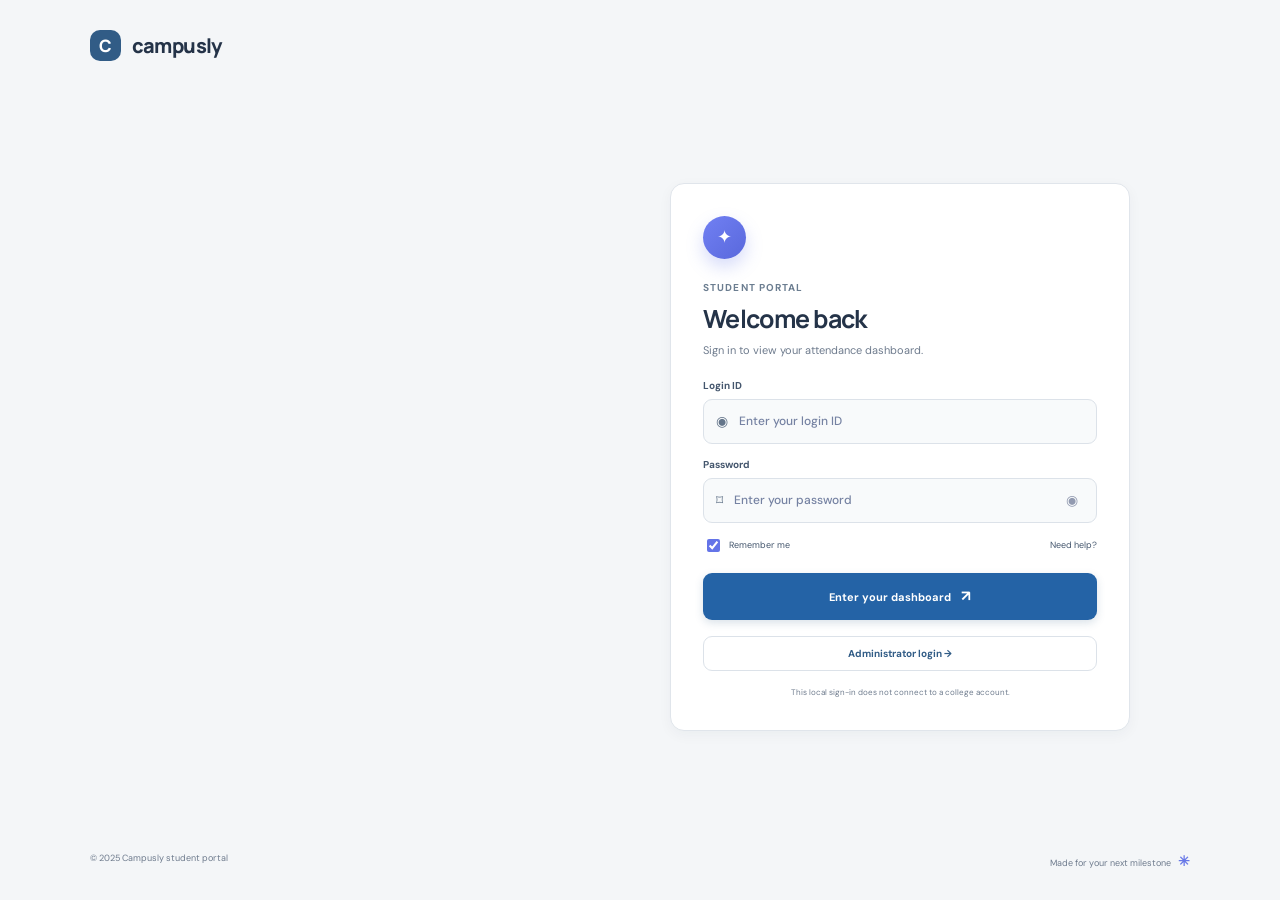
==== commit c3b583ec: "Updated attendance system" ====
--- a/index.html
+++ b/index.html
@@ -1,87 +1,330 @@
 <!doctype html>
 <html lang="en">
-<head>
-  <meta charset="utf-8">
-  <meta name="viewport" content="width=device-width, initial-scale=1">
-  <meta name="theme-color" content="#f5f7fb">
-  <title>My Attendance | Campusly</title>
-  <link rel="preconnect" href="https://fonts.googleapis.com">
-  <link rel="preconnect" href="https://fonts.gstatic.com" crossorigin>
-  <link href="https://fonts.googleapis.com/css2?family=DM+Sans:wght@400;500;600;700&family=Manrope:wght@500;600;700;800&display=swap" rel="stylesheet">
-  <link rel="stylesheet" href="css/style.css">
-  <link rel="stylesheet" href="css/theme.css">
-  <script src="js/script.js" defer></script>
-</head>
-<body>
-  <!-- Login screen shown until the student enters both required fields. -->
-  <section class="login-screen" id="loginScreen" aria-label="Student login">
-    <div class="login-brand"><span class="brand-mark">C</span> campusly</div>
-    <div class="login-layout login-layout--form-only"><form class="login-card" id="loginForm"><div class="login-card-icon">✦</div><div class="eyebrow">STUDENT PORTAL</div><h2>Welcome back</h2><p class="login-subtitle">Sign in to view your attendance dashboard.</p><label for="loginRoll">Login ID</label><div class="input-wrap"><span>◉</span><input id="loginRoll" name="roll" value="student01" autocomplete="username" required></div><label for="loginPassword">Password</label><div class="input-wrap"><span>⌑</span><input id="loginPassword" name="password" type="password" value="Campus@101" autocomplete="current-password" required><button type="button" id="togglePassword" aria-label="Show password">◉</button></div><div class="credential-hint"><span>12 STUDENT ACCOUNTS</span><strong>See README for all login details</strong></div><div class="login-options"><label class="remember"><input type="checkbox" checked> Remember me</label><a href="mailto:registrar@example.edu">Need help?</a></div><button class="login-submit" id="loginSubmit" type="submit">Enter your dashboard <span>↗</span></button><div class="login-error" id="loginError" role="alert" hidden>Check your Login ID and password, then try again.</div><div class="login-error" id="dataLoadNotice" role="alert" hidden></div><a class="admin-entry" href="admin.html">Administrator login <span>→</span></a><small class="login-disclaimer">This local sign-in does not connect to a college account.</small></form>
+  <head>
+    <meta charset="utf-8" />
+    <meta name="viewport" content="width=device-width, initial-scale=1" />
+    <meta name="theme-color" content="#f5f7fb" />
+    <title>My Attendance | Campusly</title>
+    <link rel="preconnect" href="https://fonts.googleapis.com" />
+    <link rel="preconnect" href="https://fonts.gstatic.com" crossorigin />
+    <link
+      href="https://fonts.googleapis.com/css2?family=DM+Sans:wght@400;500;600;700&family=Manrope:wght@500;600;700;800&display=swap"
+      rel="stylesheet"
+    />
+    <link rel="stylesheet" href="css/style.css" />
+    <link rel="stylesheet" href="css/theme.css" />
+    <script src="js/script.js" defer></script>
+  </head>
+  <body>
+    <!-- Login screen shown until the student enters both required fields. -->
+    <section class="login-screen" id="loginScreen" aria-label="Student login">
+      <div class="login-brand"><span class="brand-mark">C</span> campusly</div>
+      <div class="login-layout login-layout--form-only">
+        <form class="login-card" id="loginForm">
+          <div class="login-card-icon">✦</div>
+          <div class="eyebrow">STUDENT PORTAL</div>
+          <h2>Welcome back</h2>
+          <p class="login-subtitle">
+            Sign in to view your attendance dashboard.
+          </p>
+          <label for="loginRoll">Login ID</label>
+          <div class="input-wrap">
+            <span>◉</span
+            ><input
+              id="loginRoll"
+              name="roll"
+              placeholder="Enter your login ID"
+              autocomplete="username"
+              required
+            />
+          </div>
+          <label for="loginPassword">Password</label>
+          <div class="input-wrap">
+            <span>⌑</span
+            ><input
+              id="loginPassword"
+              name="password"
+              placeholder="Enter your password"
+              type="password"
+              
+              autocomplete="current-password"
+              required
+            /><button
+              type="button"
+              id="togglePassword"
+              aria-label="Show password"
+            >
+              ◉
+            </button>
+          </div>
+          <div class="login-options">
+            <label class="remember"
+              ><input type="checkbox" checked /> Remember me</label
+            ><a href="mailto:registrar@example.edu">Need help?</a>
+          </div>
+          <button class="login-submit" id="loginSubmit" type="submit">
+            Enter your dashboard <span>↗</span>
+          </button>
+          <div class="login-error" id="loginError" role="alert" hidden>
+            Check your Login ID and password, then try again.
+          </div>
+          <div
+            class="login-error"
+            id="dataLoadNotice"
+            role="alert"
+            hidden
+          ></div>
+          <a class="admin-entry" href="admin.html"
+            >Administrator login <span>→</span></a
+          ><small class="login-disclaimer"
+            >This local sign-in does not connect to a college account.</small
+          >
+        </form>
+      </div>
+      <div class="login-bottom">
+        <span>© 2025 Campusly student portal</span
+        ><span>Made for your next milestone <b>✳</b></span>
+      </div>
+    </section>
+    <div class="app-shell">
+      <main class="main-content" id="overview">
+        <!-- Main header and section navigation. -->
+        <header class="topbar">
+          <a class="brand" href="#overview" aria-label="Campusly home"
+            ><span class="brand-mark">C</span><span>campusly</span></a
+          >
+          <nav class="home-nav" aria-label="Home navigation">
+            <a class="home-link active" href="#overview">Home</a
+            ><a class="home-link" href="subjects.html">Subjects</a
+            ><a class="home-link" href="history.html">History</a
+            ><a class="home-link" href="planner.html">Planner</a>
+          </nav>
+          <div class="topbar-right">
+            <span class="term-pill"
+              ><span class="live-dot"></span> Current semester</span
+            ><a
+              class="avatar profile-link"
+              href="profile.html"
+              id="topAvatar"
+              aria-label="Open student details"
+              title="Student details"
+              >—</a
+            ><button class="logout-button" id="logoutButton">Log out</button>
+          </div>
+        </header>
+
+        <div class="page-wrap">
+          <!-- Welcome message and export action. -->
+          <section class="welcome-row">
+            <div>
+              <div class="eyebrow" id="todayDate"></div>
+              <h1>
+                Welcome, <span id="welcomeName">there</span>
+                <span class="wave">✦</span>
+              </h1>
+              <p>Here’s how you’re showing up this semester.</p>
+            </div>
+            <button class="button button-light" id="downloadButton">
+              <span>↓</span> Download report
+            </button>
+          </section>
+
+          <!-- Student identity and academic details. -->
+          <section class="student-strip" aria-label="Student details">
+            <div class="student-avatar" id="studentAvatar">—</div>
+            <div class="student-main">
+              <strong id="studentFullName">Student name unavailable</strong
+              ><span id="studentCourse">Course details unavailable</span>
+            </div>
+            <div class="student-detail">
+              <span>ROLL NUMBER</span
+              ><strong id="rollNumber">Not available</strong>
+            </div>
+            <div class="student-detail">
+              <span>YEAR & SEMESTER</span
+              ><strong id="yearSemester">Not available</strong>
+            </div>
+            <div class="student-detail">
+              <span>DIVISION</span><strong id="division">—</strong>
+            </div>
+            <span class="sample-badge">DEMO DATA</span>
+          </section>
+
+          <!-- Overall attendance percentage and class totals. -->
+          <section class="section-heading">
+            <div>
+              <div class="eyebrow">YOUR ATTENDANCE</div>
+              <h2>Semester at a glance</h2>
+            </div>
+            <span class="updated-label"
+              ><span class="live-dot"></span> Updated just now</span
+            >
+          </section>
+          <section class="overview-grid" aria-label="Attendance overview">
+            <article class="attendance-card">
+              <div class="card-topline">
+                <span>Overall attendance</span
+                ><span class="circle-icon blue-icon">◉</span>
+              </div>
+              <div class="overall-number">
+                <strong id="overallPercent">—</strong
+                ><span class="target-chip">Target 75%</span>
+              </div>
+              <div class="progress-track overall-track">
+                <div class="progress-fill" id="overallProgress"></div>
+                <span class="target-marker" aria-hidden="true"></span>
+              </div>
+              <div class="progress-caption">
+                <span id="overallStatus">Calculating…</span
+                ><span id="overallTargetText">75% target</span>
+              </div>
+              <div class="overall-foot">
+                <span class="foot-icon">↗</span
+                ><span id="overallMessage"
+                  >Your semester summary is ready.</span
+                >
+              </div>
+            </article>
+            <article class="metric-card">
+              <div class="metric-icon mint-icon">▣</div>
+              <span class="metric-label">Classes conducted</span
+              ><strong class="metric-number" id="totalClasses">0</strong
+              ><span class="metric-sub">Across all subjects</span>
+              <div class="metric-decoration mint-decoration"></div>
+            </article>
+            <article class="metric-card">
+              <div class="metric-icon lavender-icon">✓</div>
+              <span class="metric-label">Classes attended</span
+              ><strong class="metric-number" id="attendedClasses">0</strong
+              ><span class="metric-sub">You showed up — nice work</span>
+              <div class="metric-decoration lavender-decoration"></div>
+            </article>
+            <article class="metric-card">
+              <div class="metric-icon peach-icon">↘</div>
+              <span class="metric-label">Classes missed</span
+              ><strong class="metric-number" id="missedClasses">0</strong
+              ><span class="metric-sub">Room to make it up</span>
+              <div class="metric-decoration peach-decoration"></div>
+            </article>
+          </section>
+
+          <!-- Subject cards are generated from the subject data in script.js. -->
+          <section class="section-heading subjects-heading" id="subjects">
+            <div>
+              <div class="eyebrow">SUBJECT BREAKDOWN</div>
+              <h2>
+                Your subjects
+                <span class="count-badge" id="subjectCount">0</span>
+              </h2>
+            </div>
+            <a class="text-link" href="#history"
+              >View attendance history <span>→</span></a
+            >
+          </section>
+          <section
+            class="subject-grid"
+            id="subjectGrid"
+            aria-live="polite"
+          ></section>
+
+          <!-- Filterable history and the attendance recovery calculator. -->
+          <section class="lower-grid">
+            <article class="panel history-panel" id="history">
+              <div class="panel-heading">
+                <div>
+                  <div class="eyebrow">RECENT ACTIVITY</div>
+                  <h2>Attendance history</h2>
+                </div>
+                <a class="text-link" href="#history" id="clearFilters"
+                  >Reset <span>↻</span></a
+                >
+              </div>
+              <div class="filter-row">
+                <label class="select-wrap"
+                  ><span class="sr-only">Filter by subject</span
+                  ><select id="subjectFilter">
+                    <option value="all">All subjects</option></select
+                  ><span>⌄</span></label
+                ><label class="select-wrap"
+                  ><span class="sr-only">Filter by attendance status</span
+                  ><select id="statusFilter">
+                    <option value="all">All statuses</option>
+                    <option value="present">Present</option>
+                    <option value="absent">Absent</option></select
+                  ><span>⌄</span></label
+                ><span class="record-count" id="recordCount"></span>
+              </div>
+              <div class="history-table-wrap">
+                <table class="history-table">
+                  <thead>
+                    <tr>
+                      <th>DATE</th>
+                      <th>SUBJECT</th>
+                      <th>STATUS</th>
+                    </tr>
+                  </thead>
+                  <tbody id="historyBody"></tbody>
+                </table>
+                <div class="empty-state" id="emptyHistory" hidden>
+                  No attendance records match these filters.
+                </div>
+              </div>
+              <div class="table-footer">
+                <span id="historySummary"></span
+                ><button class="button button-quiet" id="showMoreButton">
+                  Show more <span>⌄</span>
+                </button>
+              </div>
+            </article>
+
+            <article class="panel planner-panel" id="calculator">
+              <div class="planner-title">
+                <span class="planner-icon">✳</span>
+                <div>
+                  <div class="eyebrow">PLAN YOUR COMEBACK</div>
+                  <h2>Attendance planner</h2>
+                </div>
+              </div>
+              <p class="planner-description">
+                See how many classes you need to attend in a row to reach your
+                target.
+              </p>
+              <label class="field-label" for="calculatorSubject"
+                >Choose a subject</label
+              >
+              <div class="select-wrap planner-select">
+                <select id="calculatorSubject">
+                  <option value="overall">Overall attendance</option></select
+                ><span>⌄</span>
+              </div>
+              <div class="planner-result" id="plannerResult" aria-live="polite">
+                <div class="result-number" id="requiredClasses">—</div>
+                <div>
+                  <strong id="resultTitle">Choose a subject</strong>
+                  <p id="resultDescription">Your plan will appear here.</p>
+                </div>
+              </div>
+              <div class="target-note">
+                <span>◎</span
+                ><span>Minimum attendance target: <strong>75%</strong></span>
+              </div>
+              <div class="planner-footnote">
+                Assumes every upcoming class is attended. Check your college
+                policy for subject-specific rules.
+              </div>
+            </article>
+          </section>
+          <footer class="page-footer">
+            <span>Campusly student portal</span
+            ><span
+              >Need to correct a record?
+              <a href="mailto:attendance@example.edu"
+                >Contact your department</a
+              ></span
+            >
+          </footer>
+        </div>
+      </main>
     </div>
-    <div class="login-bottom"><span>© 2025 Campusly student portal</span><span>Made for your next milestone <b>✳</b></span></div>
-  </section>
-  <div class="app-shell">
-    <main class="main-content" id="overview">
-      <!-- Main header and section navigation. -->
-      <header class="topbar">
-        <a class="brand" href="#overview" aria-label="Campusly home"><span class="brand-mark">C</span><span>campusly</span></a>
-        <nav class="home-nav" aria-label="Home navigation"><a class="home-link active" href="#overview">Home</a><a class="home-link" href="subjects.html">Subjects</a><a class="home-link" href="history.html">History</a><a class="home-link" href="planner.html">Planner</a></nav>
-        <div class="topbar-right"><span class="term-pill"><span class="live-dot"></span> Current semester</span><a class="avatar profile-link" href="profile.html" id="topAvatar" aria-label="Open student details" title="Student details">—</a><button class="logout-button" id="logoutButton">Log out</button></div>
-      </header>
-
-      <div class="page-wrap">
-        <!-- Welcome message and export action. -->
-        <section class="welcome-row">
-          <div><div class="eyebrow" id="todayDate"></div><h1>Welcome, <span id="welcomeName">there</span> <span class="wave">✦</span></h1><p>Here’s how you’re showing up this semester.</p></div>
-          <button class="button button-light" id="downloadButton"><span>↓</span> Download report</button>
-        </section>
-
-        <!-- Student identity and academic details. -->
-        <section class="student-strip" aria-label="Student details">
-          <div class="student-avatar" id="studentAvatar">—</div><div class="student-main"><strong id="studentFullName">Student name unavailable</strong><span id="studentCourse">Course details unavailable</span></div>
-          <div class="student-detail"><span>ROLL NUMBER</span><strong id="rollNumber">Not available</strong></div><div class="student-detail"><span>YEAR & SEMESTER</span><strong id="yearSemester">Not available</strong></div><div class="student-detail"><span>DIVISION</span><strong id="division">—</strong></div>
-          <span class="sample-badge">DEMO DATA</span>
-        </section>
-
-        <!-- Overall attendance percentage and class totals. -->
-        <section class="section-heading"><div><div class="eyebrow">YOUR ATTENDANCE</div><h2>Semester at a glance</h2></div><span class="updated-label"><span class="live-dot"></span> Updated just now</span></section>
-        <section class="overview-grid" aria-label="Attendance overview">
-          <article class="attendance-card"><div class="card-topline"><span>Overall attendance</span><span class="circle-icon blue-icon">◉</span></div><div class="overall-number"><strong id="overallPercent">—</strong><span class="target-chip">Target 75%</span></div><div class="progress-track overall-track"><div class="progress-fill" id="overallProgress"></div><span class="target-marker" aria-hidden="true"></span></div><div class="progress-caption"><span id="overallStatus">Calculating…</span><span id="overallTargetText">75% target</span></div><div class="overall-foot"><span class="foot-icon">↗</span><span id="overallMessage">Your semester summary is ready.</span></div></article>
-          <article class="metric-card"><div class="metric-icon mint-icon">▣</div><span class="metric-label">Classes conducted</span><strong class="metric-number" id="totalClasses">0</strong><span class="metric-sub">Across all subjects</span><div class="metric-decoration mint-decoration"></div></article>
-          <article class="metric-card"><div class="metric-icon lavender-icon">✓</div><span class="metric-label">Classes attended</span><strong class="metric-number" id="attendedClasses">0</strong><span class="metric-sub">You showed up — nice work</span><div class="metric-decoration lavender-decoration"></div></article>
-          <article class="metric-card"><div class="metric-icon peach-icon">↘</div><span class="metric-label">Classes missed</span><strong class="metric-number" id="missedClasses">0</strong><span class="metric-sub">Room to make it up</span><div class="metric-decoration peach-decoration"></div></article>
-        </section>
-
-        <!-- Subject cards are generated from the subject data in script.js. -->
-        <section class="section-heading subjects-heading" id="subjects"><div><div class="eyebrow">SUBJECT BREAKDOWN</div><h2>Your subjects <span class="count-badge" id="subjectCount">0</span></h2></div><a class="text-link" href="#history">View attendance history <span>→</span></a></section>
-        <section class="subject-grid" id="subjectGrid" aria-live="polite"></section>
-
-        <!-- Filterable history and the attendance recovery calculator. -->
-        <section class="lower-grid">
-          <article class="panel history-panel" id="history">
-            <div class="panel-heading"><div><div class="eyebrow">RECENT ACTIVITY</div><h2>Attendance history</h2></div><a class="text-link" href="#history" id="clearFilters">Reset <span>↻</span></a></div>
-            <div class="filter-row"><label class="select-wrap"><span class="sr-only">Filter by subject</span><select id="subjectFilter"><option value="all">All subjects</option></select><span>⌄</span></label><label class="select-wrap"><span class="sr-only">Filter by attendance status</span><select id="statusFilter"><option value="all">All statuses</option><option value="present">Present</option><option value="absent">Absent</option></select><span>⌄</span></label><span class="record-count" id="recordCount"></span></div>
-            <div class="history-table-wrap"><table class="history-table"><thead><tr><th>DATE</th><th>SUBJECT</th><th>STATUS</th></tr></thead><tbody id="historyBody"></tbody></table><div class="empty-state" id="emptyHistory" hidden>No attendance records match these filters.</div></div>
-            <div class="table-footer"><span id="historySummary"></span><button class="button button-quiet" id="showMoreButton">Show more <span>⌄</span></button></div>
-          </article>
-
-          <article class="panel planner-panel" id="calculator">
-            <div class="planner-title"><span class="planner-icon">✳</span><div><div class="eyebrow">PLAN YOUR COMEBACK</div><h2>Attendance planner</h2></div></div>
-            <p class="planner-description">See how many classes you need to attend in a row to reach your target.</p>
-            <label class="field-label" for="calculatorSubject">Choose a subject</label><div class="select-wrap planner-select"><select id="calculatorSubject"><option value="overall">Overall attendance</option></select><span>⌄</span></div>
-            <div class="planner-result" id="plannerResult" aria-live="polite"><div class="result-number" id="requiredClasses">—</div><div><strong id="resultTitle">Choose a subject</strong><p id="resultDescription">Your plan will appear here.</p></div></div>
-            <div class="target-note"><span>◎</span><span>Minimum attendance target: <strong>75%</strong></span></div>
-            <div class="planner-footnote">Assumes every upcoming class is attended. Check your college policy for subject-specific rules.</div>
-          </article>
-        </section>
-        <footer class="page-footer"><span>Campusly student portal</span><span>Need to correct a record? <a href="mailto:attendance@example.edu">Contact your department</a></span></footer>
-      </div>
-    </main>
-  </div>
-</body>
+  </body>
 </html>
-
-
-
-
-
